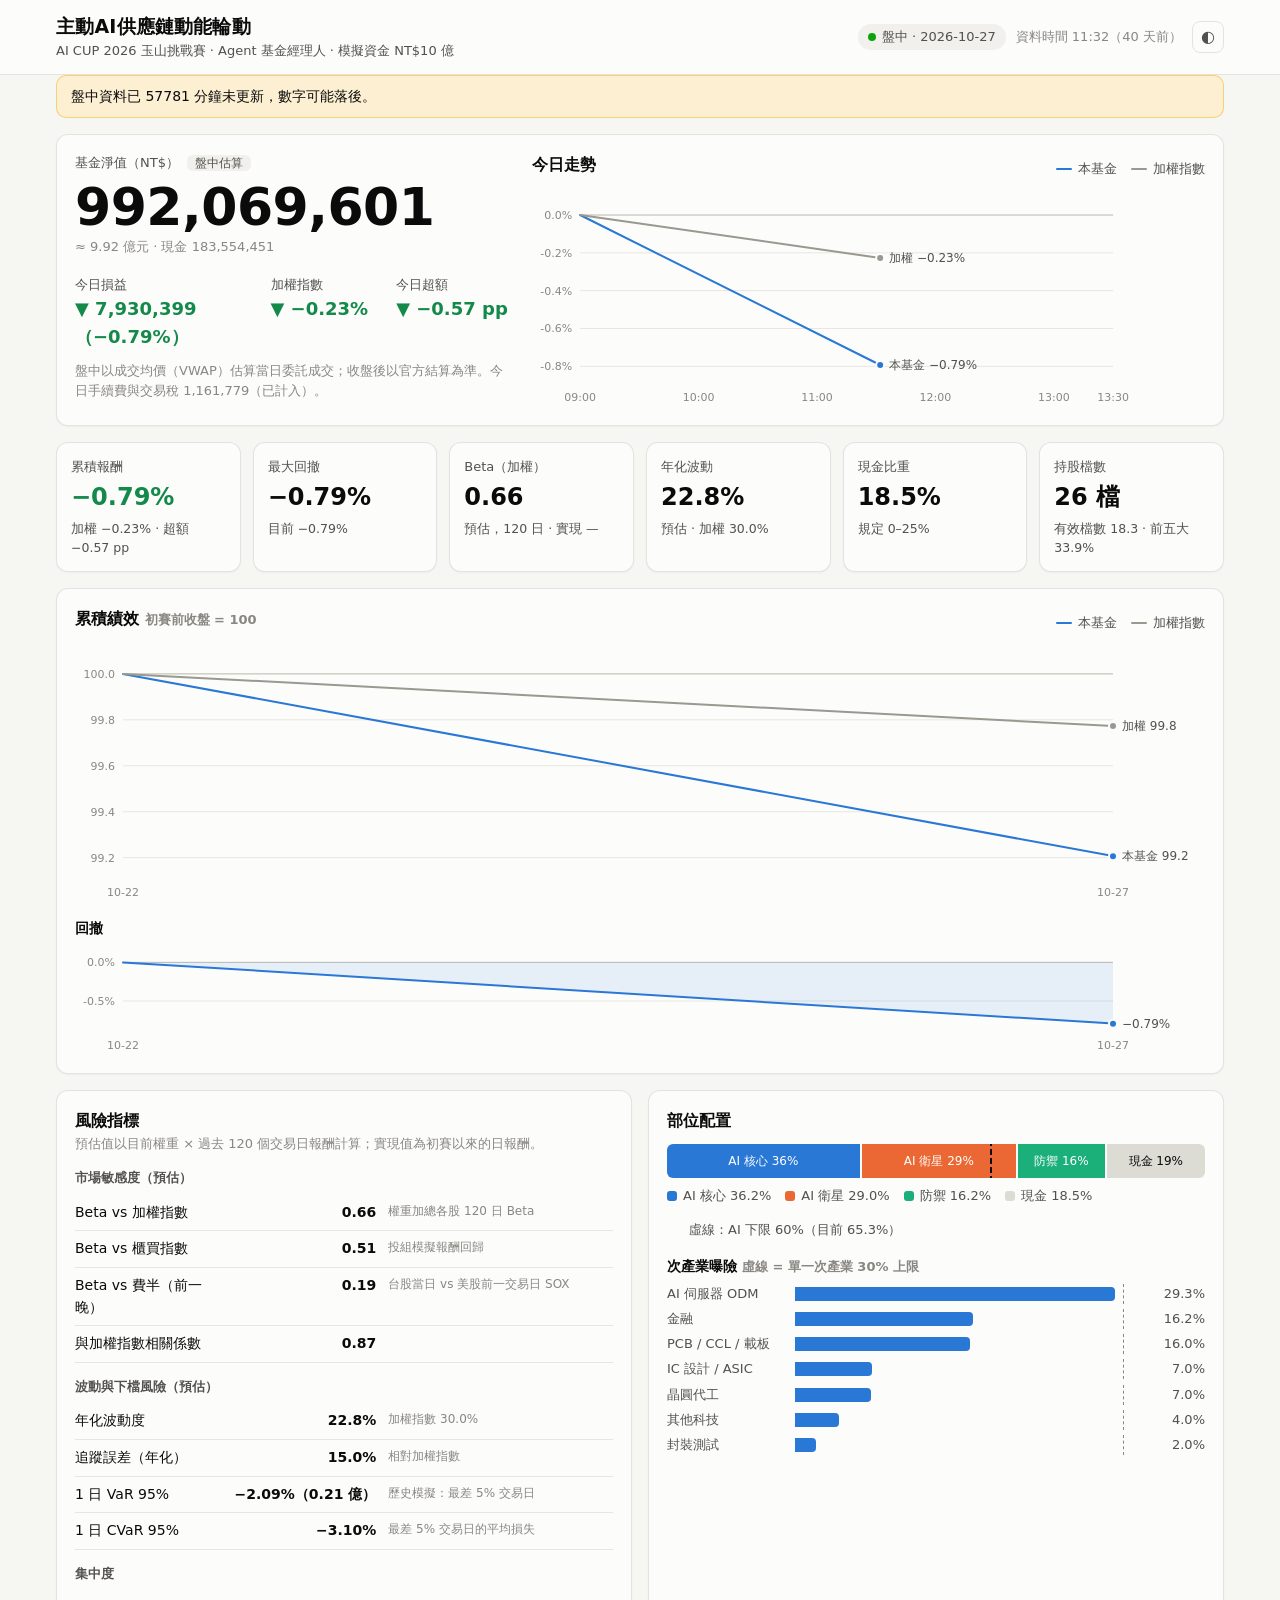
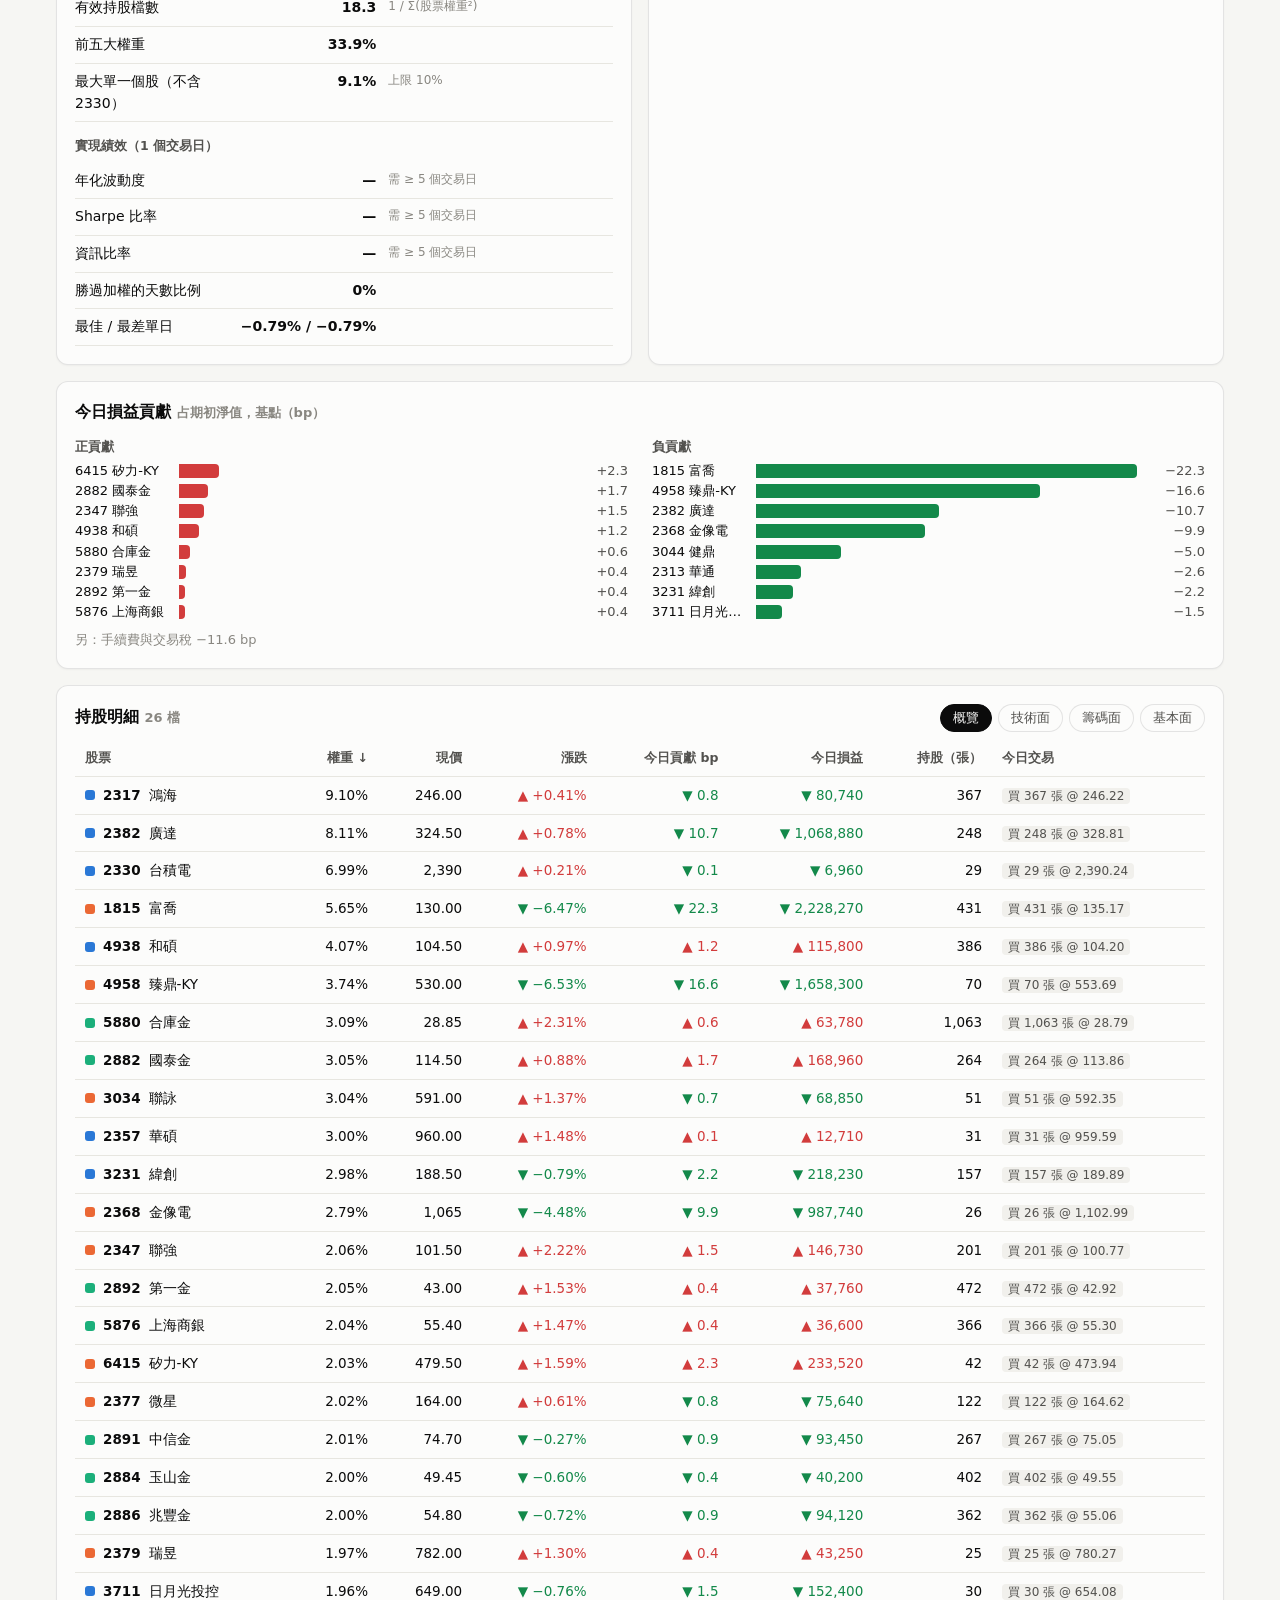
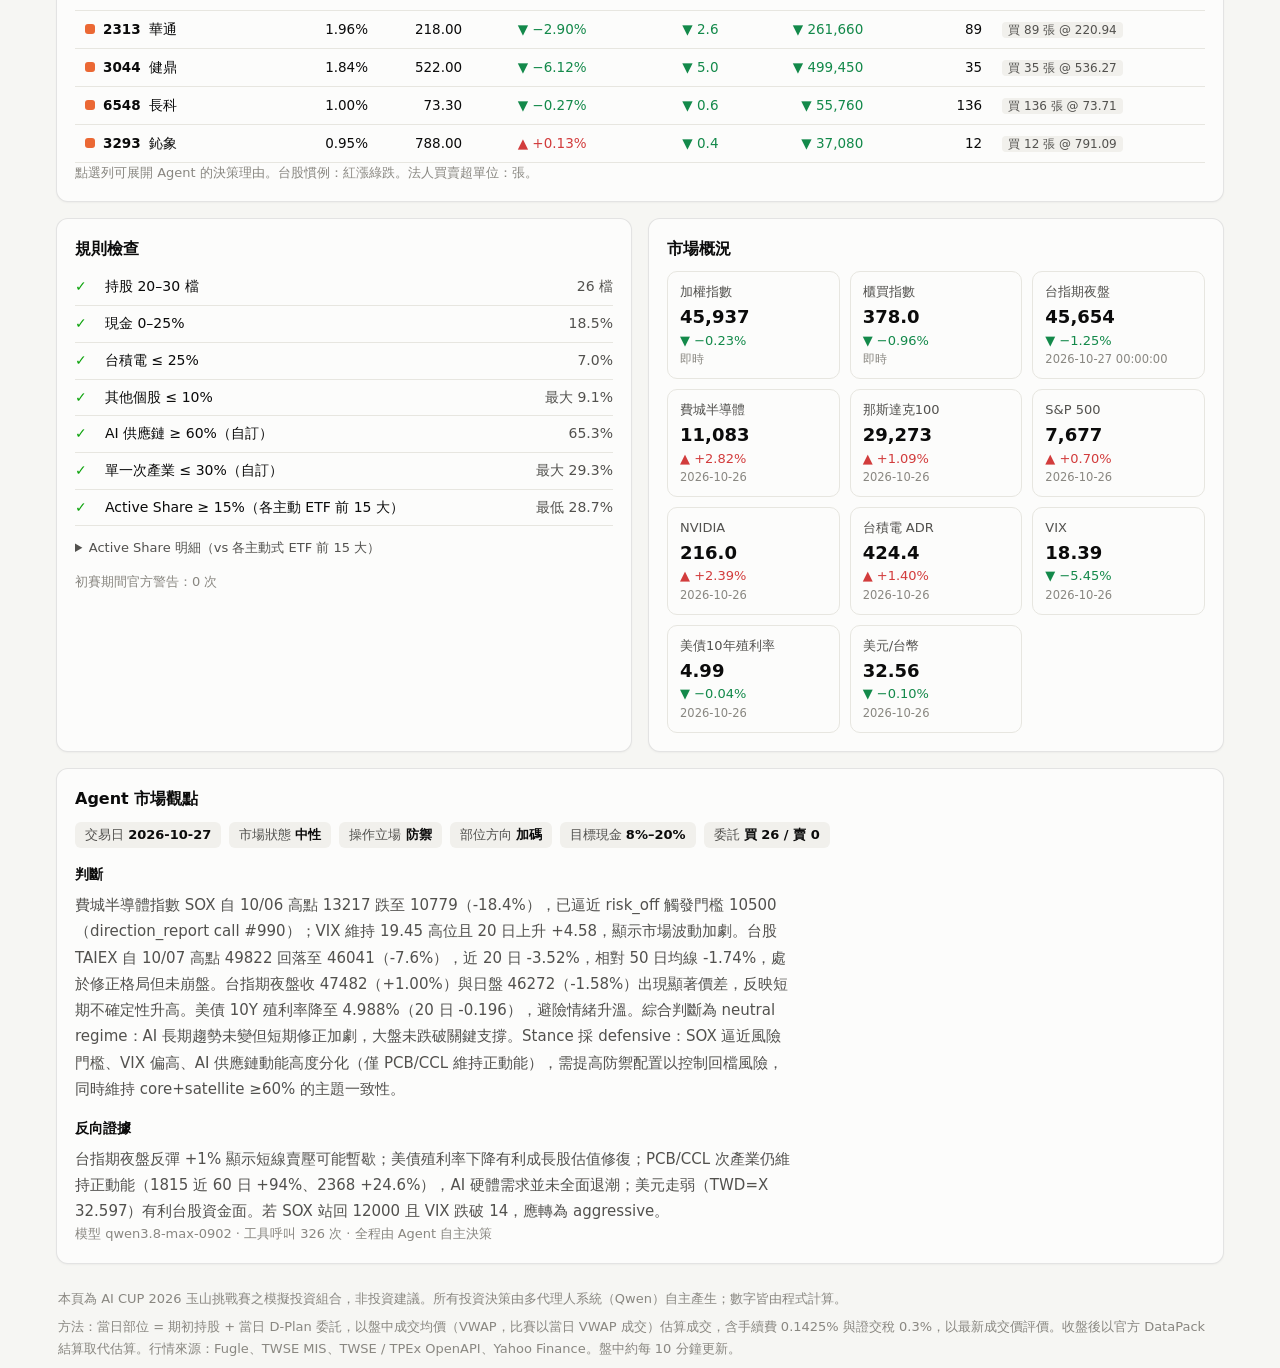
==== fund/index.html @ 4af8cba6 "Fund dashboard: live NAV, risk, holdings for the AI CUP 2026 portfolio (/fund/) Co-Authored-By: Clau" ====
<!doctype html>
<html lang="zh-Hant-TW">
<head>
  <meta charset="utf-8">
  <meta name="viewport" content="width=device-width, initial-scale=1">
  <title>主動AI供應鏈動能輪動 · 基金儀表板</title>
  <meta name="description" content="AI CUP 2026 玉山挑戰賽「Agent 基金經理人」參賽基金：即時淨值、績效、風險指標與持股。">
  <link rel="icon" href="data:image/svg+xml,%3Csvg xmlns='http://www.w3.org/2000/svg' viewBox='0 0 32 32'%3E%3Crect width='32' height='32' rx='7' fill='%232a78d6'/%3E%3Cpath d='M6 22l6-7 5 4 9-10' stroke='white' stroke-width='3' fill='none' stroke-linecap='round' stroke-linejoin='round'/%3E%3C/svg%3E">
  <link rel="stylesheet" href="style.css">
</head>
<body>
  <header class="top">
    <div class="wrap top-inner">
      <div class="brand">
        <h1 id="fund-name">主動AI供應鏈動能輪動</h1>
        <p class="sub">AI CUP 2026 玉山挑戰賽 · Agent 基金經理人 · 模擬資金 NT$10 億</p>
      </div>
      <div class="top-right">
        <span id="phase" class="pill">載入中</span>
        <span id="updated" class="muted small"></span>
        <button id="theme" class="icon-btn" type="button" aria-label="切換深淺色">◐</button>
      </div>
    </div>
  </header>

  <main class="wrap">
    <div id="stale" class="banner" hidden></div>

    <section class="hero card">
      <div class="hero-main">
        <div class="label">基金淨值（NT$）<span id="source" class="tag"></span></div>
        <div id="nav" class="hero-value">—</div>
        <div id="nav-yi" class="muted small"></div>
        <div class="hero-deltas">
          <div><span class="label">今日損益</span><span id="day" class="delta">—</span></div>
          <div><span class="label">加權指數</span><span id="taiex-day" class="delta">—</span></div>
          <div><span class="label">今日超額</span><span id="day-excess" class="delta">—</span></div>
        </div>
        <p id="fill-note" class="muted small"></p>
      </div>
      <div class="hero-chart">
        <div class="chart-head">
          <h2>今日走勢</h2>
          <div class="legend" id="intra-legend"></div>
        </div>
        <div id="intra" class="chart" style="height:220px"></div>
      </div>
    </section>

    <section class="tiles" id="tiles"></section>

    <section class="card">
      <div class="chart-head">
        <h2>累積績效 <span class="muted small">初賽前收盤 = 100</span></h2>
        <div class="legend" id="cum-legend"></div>
      </div>
      <div id="cum" class="chart" style="height:260px"></div>
      <h3 class="mini-title">回撤</h3>
      <div id="dd" class="chart" style="height:110px"></div>
    </section>

    <div class="grid2">
      <section class="card">
        <h2>風險指標</h2>
        <p class="muted small">預估值以目前權重 × 過去 120 個交易日報酬計算；實現值為初賽以來的日報酬。</p>
        <table class="kv" id="risk"></table>
      </section>
      <section class="card">
        <h2>部位配置</h2>
        <div id="sleeves" class="stackbar"></div>
        <div class="legend" id="sleeve-legend"></div>
        <h3 class="mini-title">次產業曝險 <span class="muted small">虛線 = 單一次產業 30% 上限</span></h3>
        <div id="segments"></div>
      </section>
    </div>

    <section class="card">
      <div class="chart-head">
        <h2>今日損益貢獻 <span class="muted small">占期初淨值，基點（bp）</span></h2>
      </div>
      <div id="contrib"></div>
    </section>

    <section class="card">
      <div class="chart-head">
        <h2>持股明細 <span class="muted small" id="hold-count"></span></h2>
        <div class="chips" id="groups" role="tablist"></div>
      </div>
      <div class="table-wrap"><table class="grid" id="holdings"></table></div>
      <p class="muted small">點選列可展開 Agent 的決策理由。台股慣例：紅漲綠跌。法人買賣超單位：張。</p>
    </section>

    <div class="grid2">
      <section class="card">
        <h2>規則檢查</h2>
        <ul class="checks" id="checks"></ul>
        <details class="small" id="as-details"><summary>Active Share 明細（vs 各主動式 ETF 前 15 大）</summary><div id="as-list" class="as-list"></div></details>
        <div id="warnings"></div>
      </section>
      <section class="card">
        <h2>市場概況</h2>
        <div class="mkt" id="market"></div>
      </section>
    </div>

    <section class="card" id="view-card">
      <h2>Agent 市場觀點</h2>
      <div class="badges" id="badges"></div>
      <div class="view-text">
        <h3 class="mini-title">判斷</h3>
        <p id="logic"></p>
        <h3 class="mini-title">反向證據</h3>
        <p id="counter"></p>
      </div>
      <p class="muted small" id="meta"></p>
      <div id="pending"></div>
    </section>

    <footer class="foot muted small">
      <p>本頁為 AI CUP 2026 玉山挑戰賽之模擬投資組合，非投資建議。所有投資決策由多代理人系統（Qwen）自主產生；數字皆由程式計算。</p>
      <p>方法：當日部位 = 期初持股 + 當日 D-Plan 委託，以盤中成交均價（VWAP，比賽以當日 VWAP 成交）估算成交，含手續費 0.1425% 與證交稅 0.3%，以最新成交價評價。收盤後以官方 DataPack 結算取代估算。行情來源：Fugle、TWSE MIS、TWSE / TPEx OpenAPI、Yahoo Finance。盤中約每 10 分鐘更新。</p>
    </footer>
  </main>

  <div id="tip" class="tip" role="tooltip" hidden></div>
  <script src="app.js"></script>
</body>
</html>
---- fund/style.css ----
:root {
  color-scheme: light;
  --page: #f6f6f3;
  --surface: #fcfcfb;
  --surface-2: #f1f0ec;
  --ink: #0b0b0b;
  --ink-2: #52514e;
  --muted: #898781;
  --grid: #e7e6e0;
  --axis: #c3c2b7;
  --border: rgba(11, 11, 11, 0.10);
  --s1: #2a78d6;   /* fund, AI 核心 */
  --s2: #eb6834;   /* AI 衛星 */
  --s3: #1baf7a;   /* 防禦 */
  --s1-wash: rgba(42, 120, 214, 0.10);
  --bench: #9a988f;
  --unk: #b9b7ae;
  --cash: #dcdbd4;
  --up: #d23c3c;   /* 台股：紅漲 */
  --down: #13894a; /* 綠跌 */
  --good: #0ca30c;
  --bad: #d03b3b;
  --warn: #fab219;
  --shadow: 0 1px 2px rgba(0, 0, 0, 0.04);
}
@media (prefers-color-scheme: dark) {
  :root:not([data-theme="light"]) {
    color-scheme: dark;
    --page: #0d0d0d;
    --surface: #1a1a19;
    --surface-2: #232321;
    --ink: #f0efec;
    --ink-2: #c3c2b7;
    --muted: #898781;
    --grid: #2c2c2a;
    --axis: #383835;
    --border: rgba(255, 255, 255, 0.10);
    --s1: #3987e5;
    --s2: #d95926;
    --s3: #199e70;
    --s1-wash: rgba(57, 135, 229, 0.16);
    --bench: #8a8984;
    --unk: #66655f;
    --cash: #3d3d3a;
    --up: #f06464;
    --down: #3fbf74;
    --shadow: none;
  }
}
:root[data-theme="dark"] {
  color-scheme: dark;
  --page: #0d0d0d;
  --surface: #1a1a19;
  --surface-2: #232321;
  --ink: #f0efec;
  --ink-2: #c3c2b7;
  --muted: #898781;
  --grid: #2c2c2a;
  --axis: #383835;
  --border: rgba(255, 255, 255, 0.10);
  --s1: #3987e5;
  --s2: #d95926;
  --s3: #199e70;
  --s1-wash: rgba(57, 135, 229, 0.16);
  --bench: #8a8984;
  --unk: #66655f;
  --cash: #3d3d3a;
  --up: #f06464;
  --down: #3fbf74;
  --shadow: none;
}

* { box-sizing: border-box; }
html { -webkit-text-size-adjust: 100%; }
body {
  margin: 0;
  background: var(--page);
  color: var(--ink);
  font: 15px/1.55 system-ui, -apple-system, "Segoe UI", "Noto Sans TC", "PingFang TC", "Microsoft JhengHei", sans-serif;
}
h1, h2, h3 { margin: 0; font-weight: 650; }
h2 { font-size: 16px; }
p { margin: 0; }
.wrap { max-width: 1200px; margin: 0 auto; padding: 0 16px; }
.muted { color: var(--muted); }
.small { font-size: 13px; }
.label { color: var(--ink-2); font-size: 13px; }
.num, td.n, th.n { font-variant-numeric: tabular-nums; }

.top { background: var(--surface); border-bottom: 1px solid var(--border); position: sticky; top: 0; z-index: 5; }
.top-inner { display: flex; align-items: center; justify-content: space-between; gap: 12px; padding-top: 12px; padding-bottom: 12px; flex-wrap: wrap; }
.brand h1 { font-size: 19px; letter-spacing: 0.01em; }
.sub { color: var(--ink-2); font-size: 13px; }
.top-right { display: flex; align-items: center; gap: 10px; }
.pill { display: inline-flex; align-items: center; gap: 6px; font-size: 13px; padding: 3px 10px; border-radius: 999px; background: var(--surface-2); color: var(--ink-2); white-space: nowrap; }
.pill .dot { width: 8px; height: 8px; border-radius: 50%; background: var(--muted); }
.pill.open .dot { background: var(--good); animation: pulse 2s infinite; }
@keyframes pulse { 50% { opacity: 0.35; } }
@media (prefers-reduced-motion: reduce) { .pill.open .dot { animation: none; } }
.icon-btn { background: none; border: 1px solid var(--border); color: var(--ink-2); border-radius: 8px; width: 32px; height: 32px; cursor: pointer; font-size: 16px; }
.icon-btn:hover { background: var(--surface-2); }

main { padding-top: 16px; padding-bottom: 32px; display: flex; flex-direction: column; gap: 16px; }
.card { background: var(--surface); border: 1px solid var(--border); border-radius: 12px; padding: 18px; box-shadow: var(--shadow); min-width: 0; }
.banner { background: color-mix(in srgb, var(--warn) 18%, var(--surface)); border: 1px solid color-mix(in srgb, var(--warn) 50%, transparent); border-radius: 10px; padding: 10px 14px; font-size: 14px; }
.grid2 { display: grid; grid-template-columns: 1fr 1fr; gap: 16px; }
@media (max-width: 860px) { .grid2 { grid-template-columns: 1fr; } }

.hero { display: grid; grid-template-columns: minmax(0, 0.9fr) minmax(0, 1.4fr); gap: 24px; align-items: stretch; }
@media (max-width: 860px) { .hero { grid-template-columns: 1fr; } }
.hero-value { font-size: 52px; font-weight: 650; line-height: 1.1; margin-top: 6px; letter-spacing: -0.01em; }
@media (max-width: 480px) { .hero-value { font-size: 40px; } }
.hero-deltas { display: grid; grid-template-columns: repeat(3, auto); justify-content: start; gap: 6px 28px; margin: 18px 0 10px; }
.hero-deltas > div { display: flex; flex-direction: column; }
.delta { font-size: 18px; font-weight: 600; font-variant-numeric: tabular-nums; }
.up { color: var(--up); }
.down { color: var(--down); }
.flat { color: var(--ink-2); }
.tag { margin-left: 8px; font-size: 12px; padding: 1px 8px; border-radius: 6px; background: var(--surface-2); color: var(--ink-2); }

.tiles { display: grid; grid-template-columns: repeat(6, minmax(0, 1fr)); gap: 12px; }
@media (max-width: 1000px) { .tiles { grid-template-columns: repeat(3, minmax(0, 1fr)); } }
@media (max-width: 520px) { .tiles { grid-template-columns: repeat(2, minmax(0, 1fr)); } }
.tile { background: var(--surface); border: 1px solid var(--border); border-radius: 12px; padding: 14px; box-shadow: var(--shadow); }
.tile .v { font-size: 24px; font-weight: 650; margin-top: 2px; }
.tile .d { font-size: 12.5px; color: var(--ink-2); margin-top: 2px; }

.chart-head { display: flex; align-items: baseline; justify-content: space-between; gap: 12px; flex-wrap: wrap; margin-bottom: 8px; }
.chart { position: relative; width: 100%; }
.chart svg { display: block; width: 100%; height: 100%; overflow: visible; }
.mini-title { font-size: 14px; margin: 16px 0 6px; }
.legend { display: flex; gap: 14px; flex-wrap: wrap; font-size: 13px; color: var(--ink-2); }
.legend span { display: inline-flex; align-items: center; gap: 6px; }
.key-line { width: 16px; height: 2px; border-radius: 2px; display: inline-block; }
.key-box { width: 10px; height: 10px; border-radius: 3px; display: inline-block; }
.axis text { fill: var(--muted); font-size: 11px; font-variant-numeric: tabular-nums; }
.gridline { stroke: var(--grid); stroke-width: 1; }
.baseline { stroke: var(--axis); stroke-width: 1; }
.endlabel { fill: var(--ink-2); font-size: 12px; font-variant-numeric: tabular-nums; }
.empty { display: flex; align-items: center; justify-content: center; height: 100%; color: var(--muted); font-size: 14px; border: 1px dashed var(--grid); border-radius: 8px; }

.tip { position: fixed; z-index: 20; pointer-events: none; background: var(--surface); color: var(--ink); border: 1px solid var(--border); border-radius: 8px; padding: 8px 10px; font-size: 12.5px; box-shadow: 0 4px 16px rgba(0, 0, 0, 0.14); min-width: 140px; }
.tip .t { color: var(--muted); margin-bottom: 4px; }
.tip .r { display: flex; align-items: center; gap: 8px; justify-content: space-between; }
.tip .r b { font-variant-numeric: tabular-nums; }
.tip .r span { color: var(--ink-2); display: inline-flex; align-items: center; gap: 6px; }

table { border-collapse: collapse; width: 100%; }
.kv td { padding: 7px 0; border-bottom: 1px solid var(--grid); font-size: 14px; vertical-align: top; }
.kv td:nth-child(2) { text-align: right; font-weight: 600; white-space: nowrap; padding-left: 12px; font-variant-numeric: tabular-nums; }
.kv td.note { color: var(--muted); font-size: 12px; padding-left: 12px; width: 44%; }
.kv tr.sec td { color: var(--ink-2); font-size: 12.5px; font-weight: 600; border-bottom: none; padding-top: 14px; }

.stackbar { display: flex; height: 34px; border-radius: 6px; overflow: hidden; gap: 2px; margin: 10px 0 8px; position: relative; }
.stackbar .seg { display: flex; align-items: center; justify-content: center; color: #fff; font-size: 12px; white-space: nowrap; min-width: 0; }
.stackbar .seg.dark { color: var(--ink); }
.stackbar .mark { position: absolute; top: -4px; bottom: -4px; border-left: 2px dashed var(--ink); }
.hbar { display: grid; grid-template-columns: 120px 1fr 52px; align-items: center; gap: 8px; font-size: 13px; margin: 5px 0; }
.hbar .track { position: relative; height: 14px; }
.hbar .fill { height: 100%; border-radius: 0 4px 4px 0; background: var(--s1); }
.hbar .cap { position: absolute; top: -3px; bottom: -3px; border-left: 1px dashed var(--muted); }
.hbar .v { text-align: right; color: var(--ink-2); font-variant-numeric: tabular-nums; }
.hbar .name { color: var(--ink-2); overflow: hidden; text-overflow: ellipsis; white-space: nowrap; }

.contrib { display: grid; grid-template-columns: 1fr 1fr; gap: 4px 24px; }
@media (max-width: 700px) { .contrib { grid-template-columns: 1fr; } }
.cbar { display: grid; grid-template-columns: 96px 1fr 60px; align-items: center; gap: 8px; font-size: 13px; }
.cbar .track { height: 14px; position: relative; }
.cbar .fill { position: absolute; top: 0; bottom: 0; left: 0; border-radius: 0 4px 4px 0; }
.cbar .v { text-align: right; font-variant-numeric: tabular-nums; color: var(--ink-2); }
.cbar .name { white-space: nowrap; overflow: hidden; text-overflow: ellipsis; }
.contrib h3 { font-size: 13px; color: var(--ink-2); font-weight: 600; margin: 4px 0; }

.chips { display: flex; gap: 6px; flex-wrap: wrap; }
.chip { border: 1px solid var(--border); background: var(--surface); color: var(--ink-2); padding: 4px 12px; border-radius: 999px; font-size: 13px; cursor: pointer; }
.chip[aria-selected="true"] { background: var(--ink); color: var(--surface); border-color: var(--ink); }
.table-wrap { overflow-x: auto; margin: 0 -18px; padding: 0 18px; }
.grid th, .grid td { padding: 8px 10px; border-bottom: 1px solid var(--grid); font-size: 13.5px; white-space: nowrap; }
.grid th { color: var(--ink-2); font-weight: 600; font-size: 12.5px; text-align: left; cursor: pointer; user-select: none; position: sticky; top: 0; background: var(--surface); }
.grid th.n, .grid td.n { text-align: right; }
.grid th[aria-sort="descending"]::after { content: " ↓"; }
.grid th[aria-sort="ascending"]::after { content: " ↑"; }
.grid td:first-child, .grid th:first-child { position: sticky; left: 0; background: var(--surface); z-index: 1; }
.grid tbody tr.row { cursor: pointer; }
.grid tbody tr.row:hover td { background: var(--surface-2); }
.grid .tk { display: flex; align-items: center; gap: 8px; }
.grid .tk b { font-weight: 600; }
.grid .tk small { color: var(--muted); }
.why td { white-space: normal; color: var(--ink-2); background: var(--surface-2); font-size: 13px; line-height: 1.6; }
.trade { font-size: 12px; padding: 1px 6px; border-radius: 4px; background: var(--surface-2); color: var(--ink-2); }

.checks { list-style: none; margin: 8px 0 12px; padding: 0; }
.checks li { display: grid; grid-template-columns: 22px 1fr auto; gap: 8px; align-items: center; padding: 7px 0; border-bottom: 1px solid var(--grid); font-size: 14px; }
.checks .ic { font-weight: 700; }
.checks .ok { color: var(--good); }
.checks .bad { color: var(--bad); }
.checks .na { color: var(--muted); }
.checks .val { font-variant-numeric: tabular-nums; color: var(--ink-2); }
details summary { cursor: pointer; color: var(--ink-2); margin: 4px 0; }
.as-list { display: grid; grid-template-columns: repeat(auto-fill, minmax(110px, 1fr)); gap: 4px 12px; margin-top: 8px; font-variant-numeric: tabular-nums; }
.as-list span { display: flex; justify-content: space-between; color: var(--ink-2); }

.mkt { display: grid; grid-template-columns: repeat(auto-fill, minmax(150px, 1fr)); gap: 10px; margin-top: 10px; }
.mkt .m { border: 1px solid var(--grid); border-radius: 10px; padding: 10px 12px; }
.mkt .m .v { font-size: 18px; font-weight: 600; font-variant-numeric: tabular-nums; }
.mkt .m .c { font-size: 13px; font-variant-numeric: tabular-nums; }
.mkt .m .dt { font-size: 11.5px; color: var(--muted); }

.badges { display: flex; gap: 8px; flex-wrap: wrap; margin: 10px 0 4px; }
.badge { font-size: 13px; padding: 3px 10px; border-radius: 6px; background: var(--surface-2); color: var(--ink-2); }
.badge b { color: var(--ink); font-weight: 600; }
.view-text p { color: var(--ink-2); line-height: 1.75; max-width: 75ch; }
.pending { margin-top: 14px; border-top: 1px solid var(--grid); padding-top: 12px; font-size: 14px; color: var(--ink-2); }
.foot { padding: 8px 2px; line-height: 1.7; display: flex; flex-direction: column; gap: 6px; }

.kv .note-m { display: none; color: var(--muted); font-size: 12px; font-weight: 400; }
@media (max-width: 560px) {
  .hero-deltas { grid-template-columns: 1fr; gap: 6px; }
  .hero-deltas > div { flex-direction: row; justify-content: space-between; align-items: baseline; border-bottom: 1px solid var(--grid); padding-bottom: 6px; }
  .delta { font-size: 16px; white-space: nowrap; }
  .kv td.note { display: none; }
  .kv .note-m { display: block; }
}
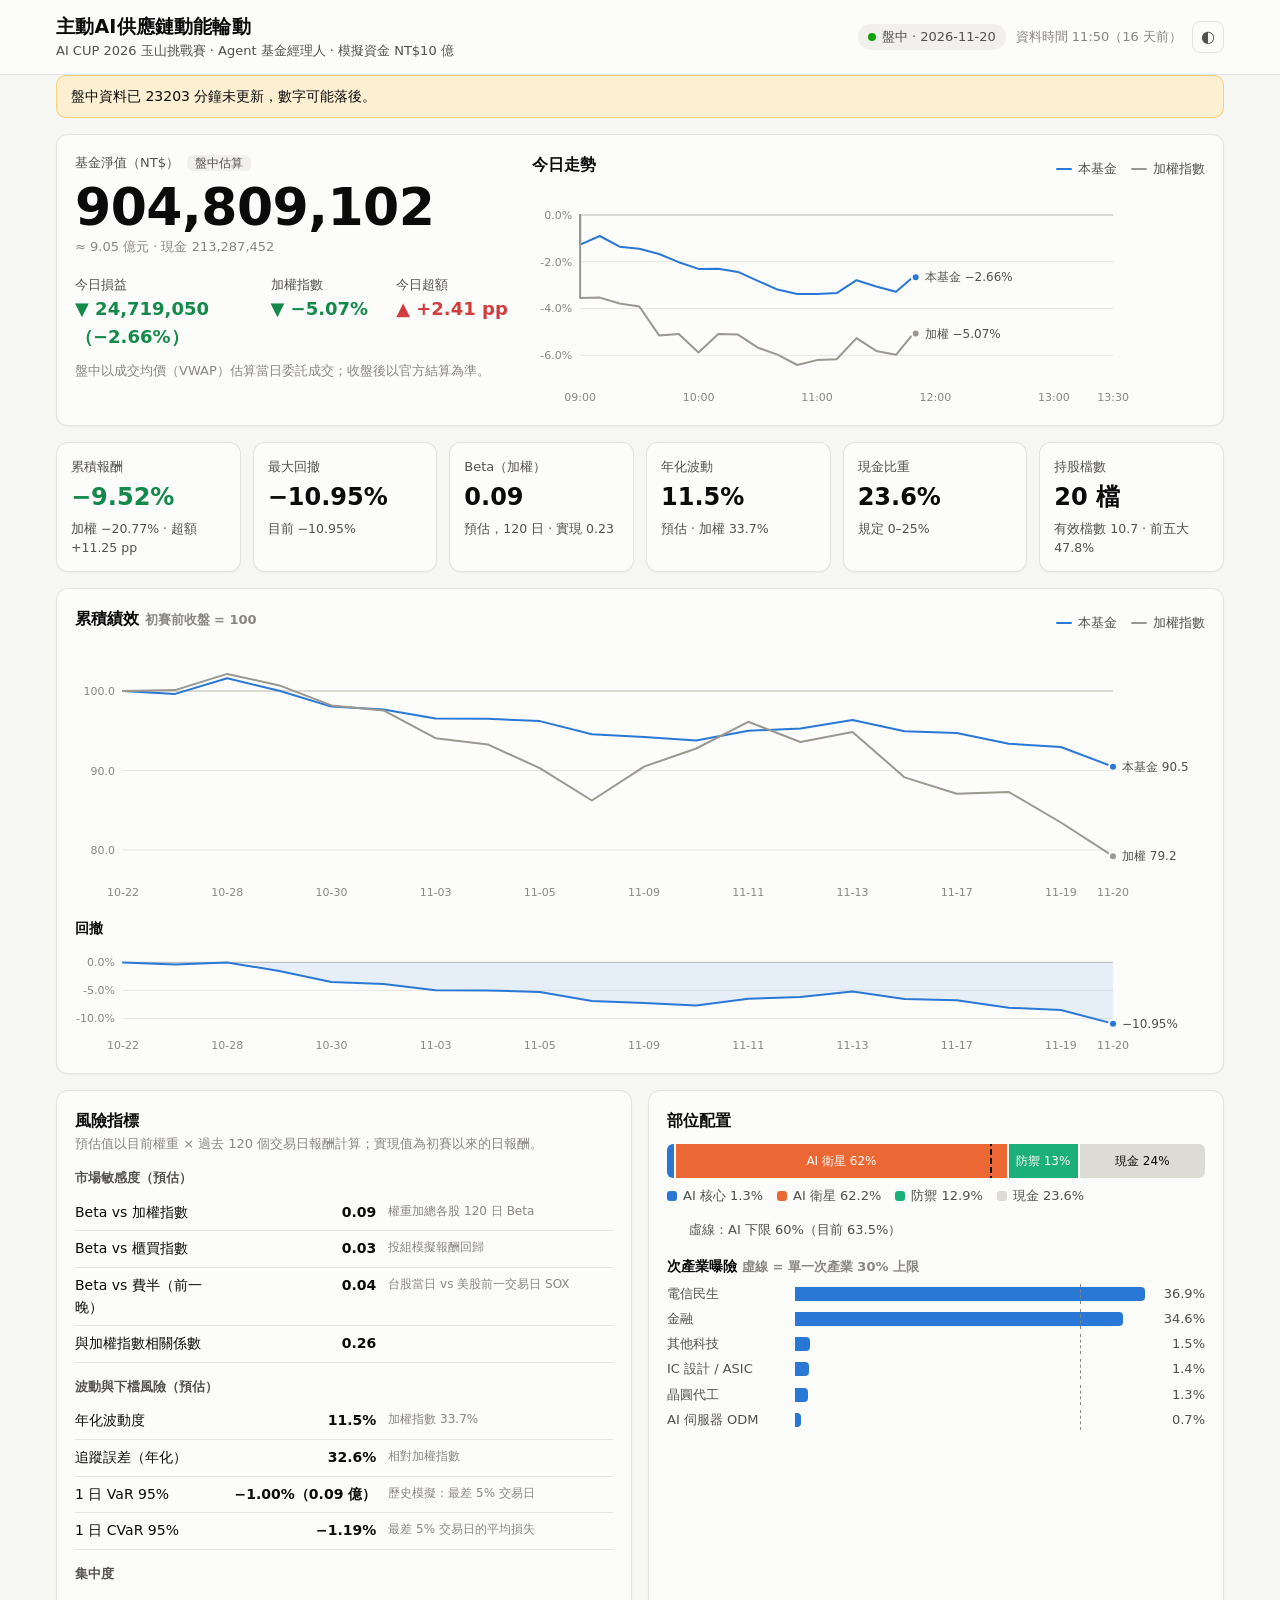
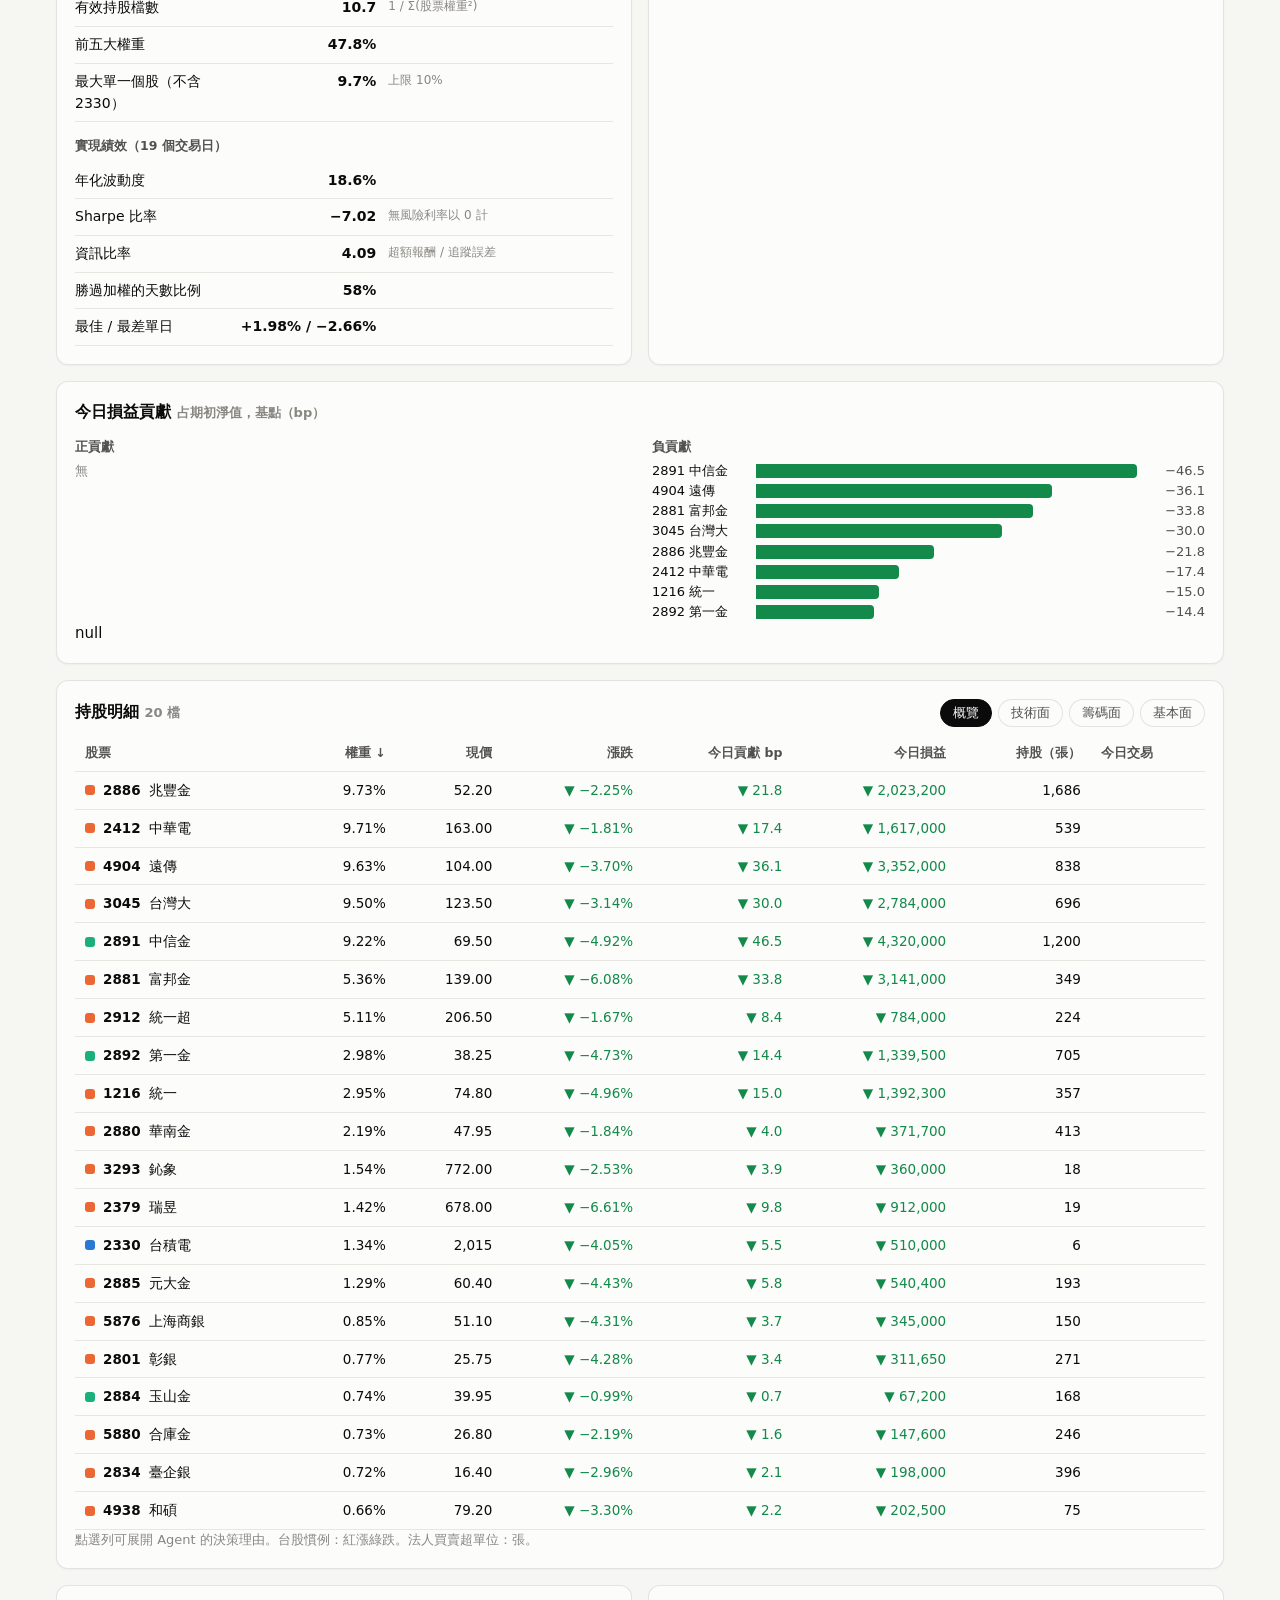
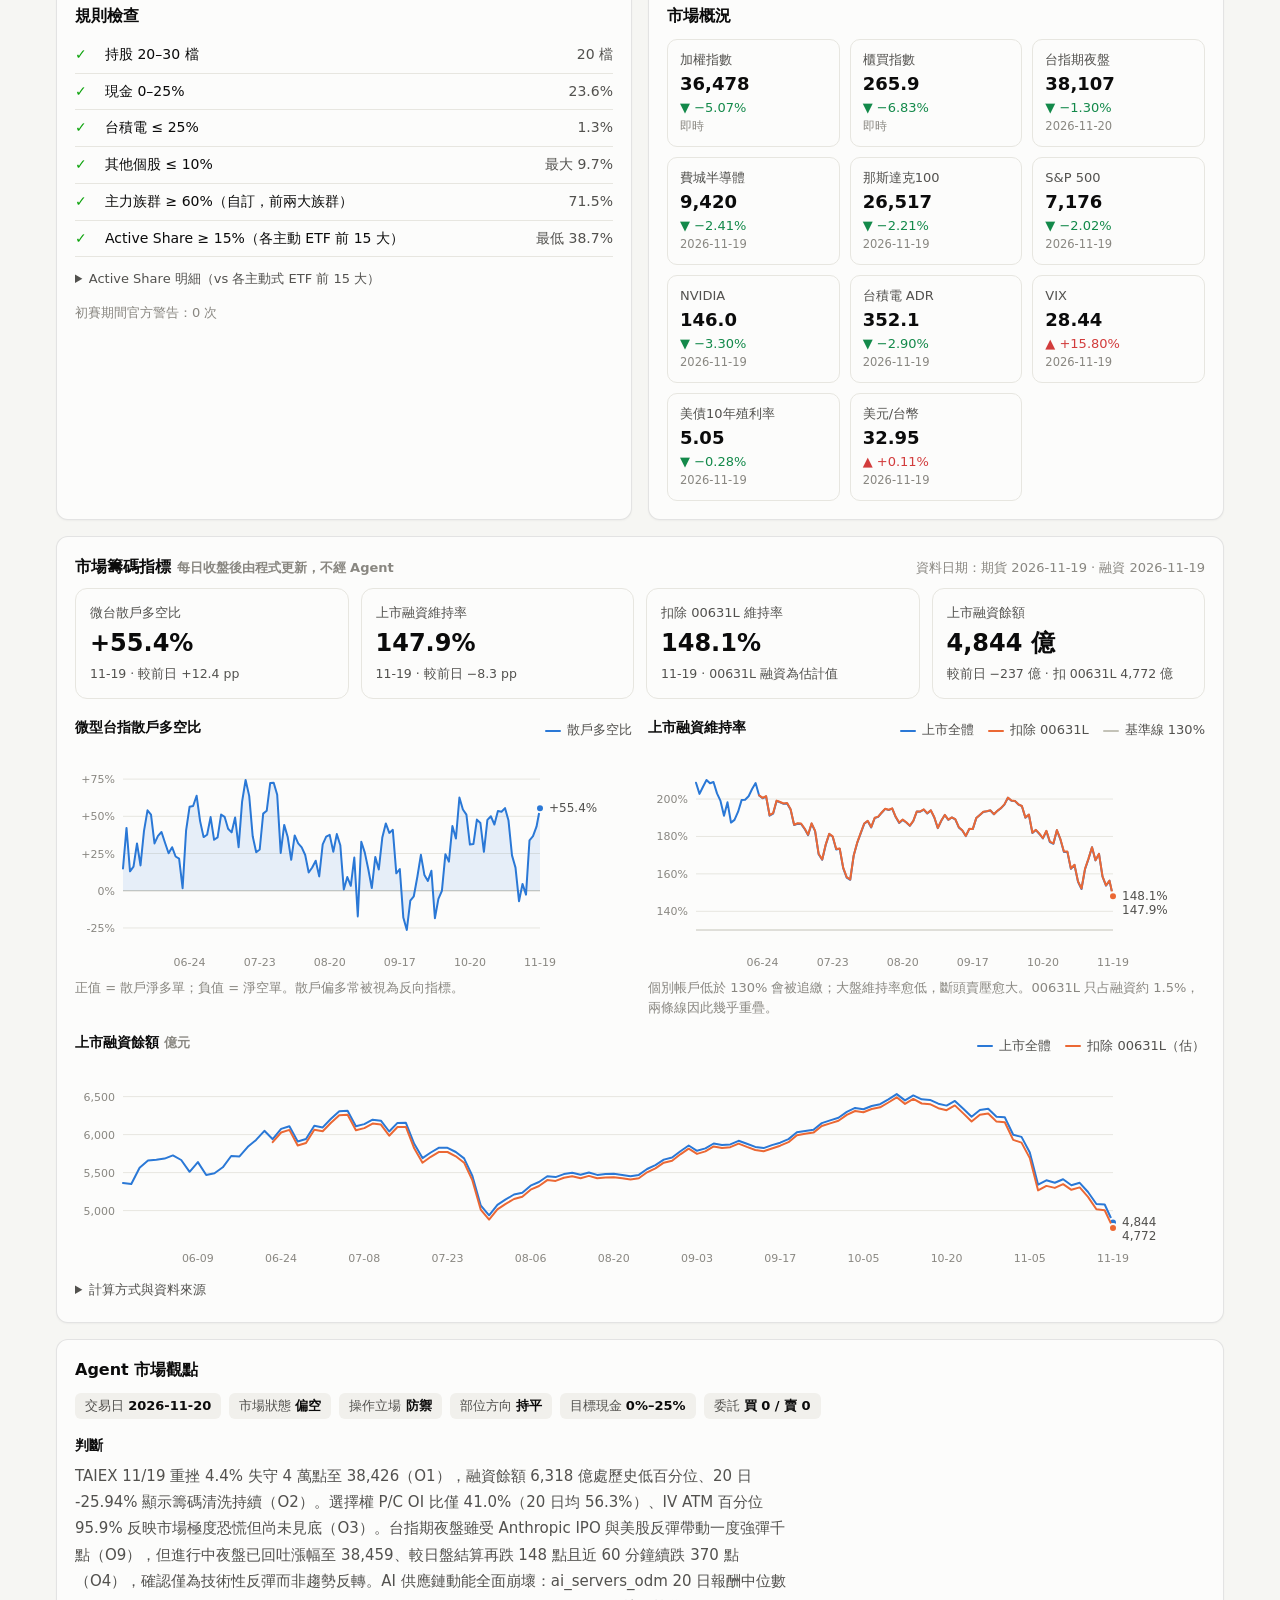
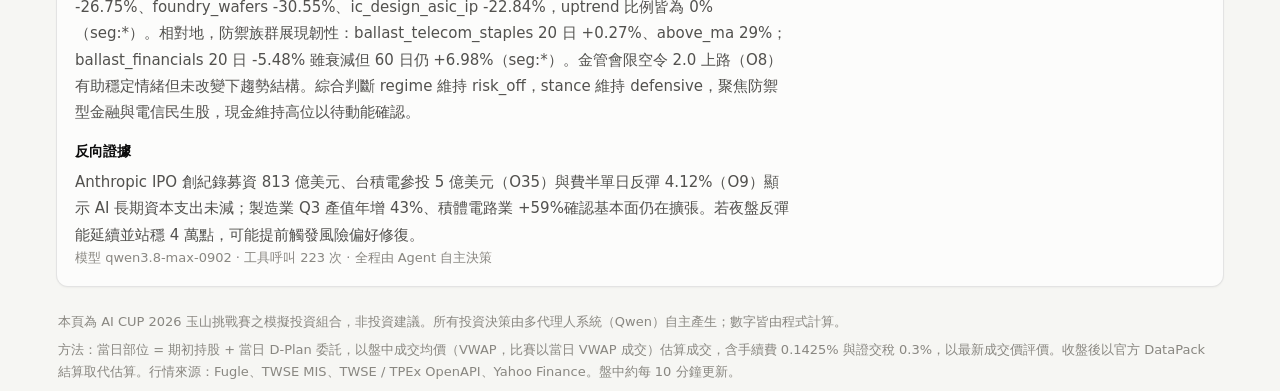
==== commit f8b09561: "fund: market gauges panel (TMF retail ratio, TWSE margin maintenance ratio and balance, ex-00631L)" ====
--- a/fund/index.html
+++ b/fund/index.html
@@ -103,6 +103,52 @@
       </section>
     </div>
 
+    <section class="card" id="gauges-card">
+      <div class="chart-head">
+        <h2>市場籌碼指標 <span class="muted small">每日收盤後由程式更新，不經 Agent</span></h2>
+        <span class="muted small" id="g-asof"></span>
+      </div>
+      <div class="tiles g-tiles" id="g-tiles"></div>
+      <div class="grid2 g-charts">
+        <div>
+          <div class="chart-head">
+            <h3 class="mini-title">微型台指散戶多空比</h3>
+            <div class="legend" id="g-tmf-legend"></div>
+          </div>
+          <div id="g-tmf" class="chart" style="height:220px"></div>
+          <p class="muted small">正值 = 散戶淨多單；負值 = 淨空單。散戶偏多常被視為反向指標。</p>
+        </div>
+        <div>
+          <div class="chart-head">
+            <h3 class="mini-title">上市融資維持率</h3>
+            <div class="legend" id="g-ratio-legend"></div>
+          </div>
+          <div id="g-ratio" class="chart" style="height:220px"></div>
+          <p class="muted small">個別帳戶低於 130% 會被追繳；大盤維持率愈低，斷頭賣壓愈大。00631L 只占融資約 1.5%，兩條線因此幾乎重疊。</p>
+        </div>
+      </div>
+      <div class="chart-head">
+        <h3 class="mini-title">上市融資餘額 <span class="muted small">億元</span></h3>
+        <div class="legend" id="g-loan-legend"></div>
+      </div>
+      <div id="g-loan" class="chart" style="height:200px"></div>
+      <details class="small g-src">
+        <summary>計算方式與資料來源</summary>
+        <ul>
+          <li><b>微型台指散戶多空比</b> =（散戶多單 − 散戶空單）÷ 全市場未平倉口數。散戶多單 = 全市場未平倉 − 三大法人多方未平倉，散戶空單同理；等同 −三大法人未平倉淨額 ÷ 全市場未平倉。全市場未平倉 = 微型臺指期貨（TMF）一般交易時段各月份未沖銷契約數合計。
+            來源：臺灣期貨交易所
+            <a href="https://www.taifex.com.tw/cht/3/futContractsDate" target="_blank" rel="noopener">三大法人－區分各期貨契約</a>、
+            <a href="https://www.taifex.com.tw/cht/3/futDailyMarketReport" target="_blank" rel="noopener">期貨每日交易行情</a>。</li>
+          <li><b>上市融資維持率</b> = Σ（各證券融資餘額張數 × 1,000 × 當日收盤價）÷ 融資金額餘額，涵蓋上市股票與 ETF（無成交者以最後揭示買價計）。
+            來源：臺灣證券交易所
+            <a href="https://www.twse.com.tw/zh/trading/margin/mi-margn.html" target="_blank" rel="noopener">融資融券餘額（MI_MARGN）</a>、
+            <a href="https://www.twse.com.tw/zh/trading/historical/mi-index.html" target="_blank" rel="noopener">每日收盤行情（MI_INDEX）</a>。</li>
+          <li><b>扣除 00631L（元大台灣50正2）</b>：分子扣除 00631L 融資市值，分母扣除 00631L 融資金額。證交所只公布全市場融資金額，個別證券僅有張數，因此 00631L 的融資金額為<b>估計值</b>：以每日融資買進張數 × 當日成交均價 × 60%（上市融資成數）累加，賣出與現金償還按平均每張融資金額扣除；前 20 個交易日為暖機期不顯示。</li>
+          <li>融資資料約於每日 21:30 公布，網站於隔日清晨更新；期貨資料於收盤後約 15:00 公布，網站於 18:00 更新。</li>
+        </ul>
+      </details>
+    </section>
+
     <section class="card" id="view-card">
       <h2>Agent 市場觀點</h2>
       <div class="badges" id="badges"></div>
--- a/fund/style.css
+++ b/fund/style.css
@@ -221,3 +221,14 @@
   .kv td.note { display: none; }
   .kv .note-m { display: block; }
 }
+
+/* market gauges */
+.g-tiles { grid-template-columns: repeat(4, minmax(0, 1fr)); margin: 4px 0 4px; }
+@media (max-width: 760px) { .g-tiles { grid-template-columns: repeat(2, minmax(0, 1fr)); } }
+.g-tiles .tile { box-shadow: none; border-color: var(--grid); }
+.g-tiles .tile .v { font-variant-numeric: tabular-nums; }
+.g-charts .mini-title, #gauges-card > .chart-head .mini-title { margin-top: 14px; }
+.g-charts p.small { margin: 6px 0 0; }
+.g-src { margin-top: 12px; }
+.g-src ul { margin: 6px 0 0; padding-left: 18px; color: var(--ink-2); line-height: 1.7; display: flex; flex-direction: column; gap: 6px; }
+.g-src a { color: var(--s1); }
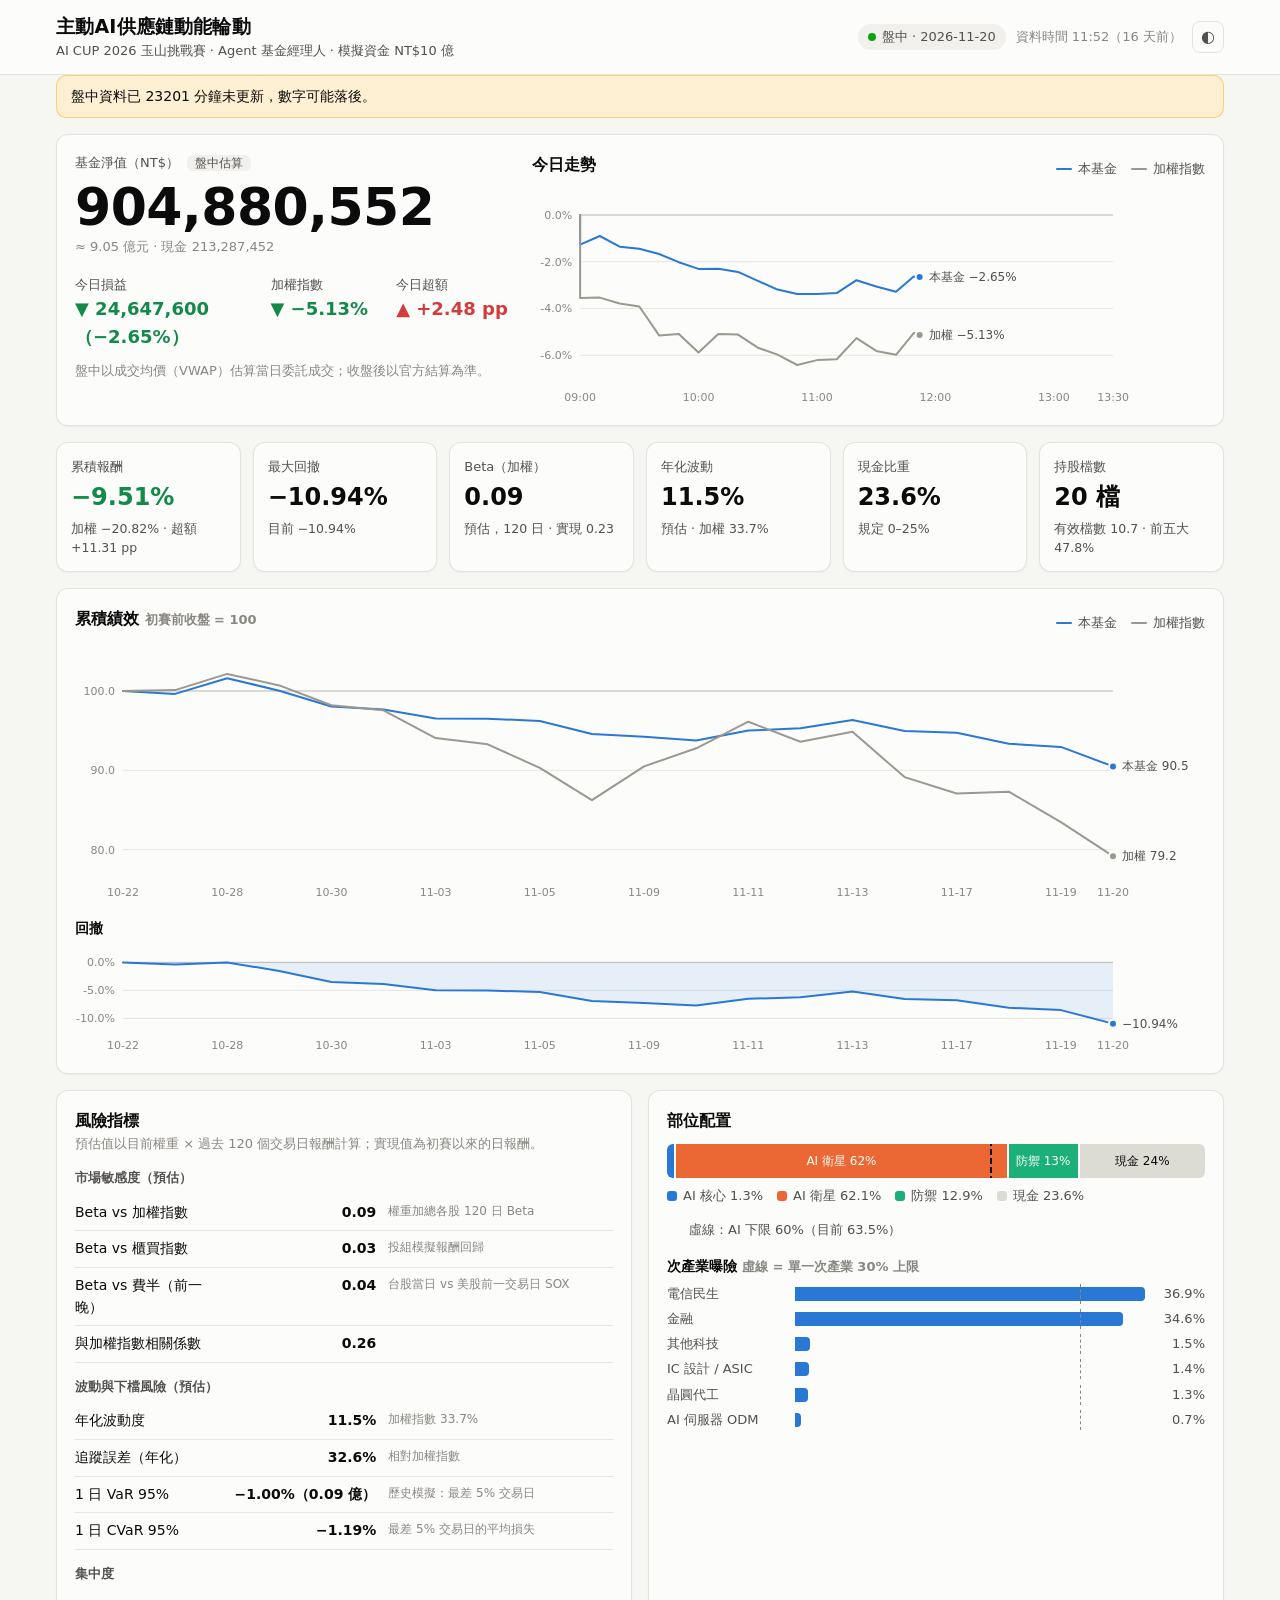
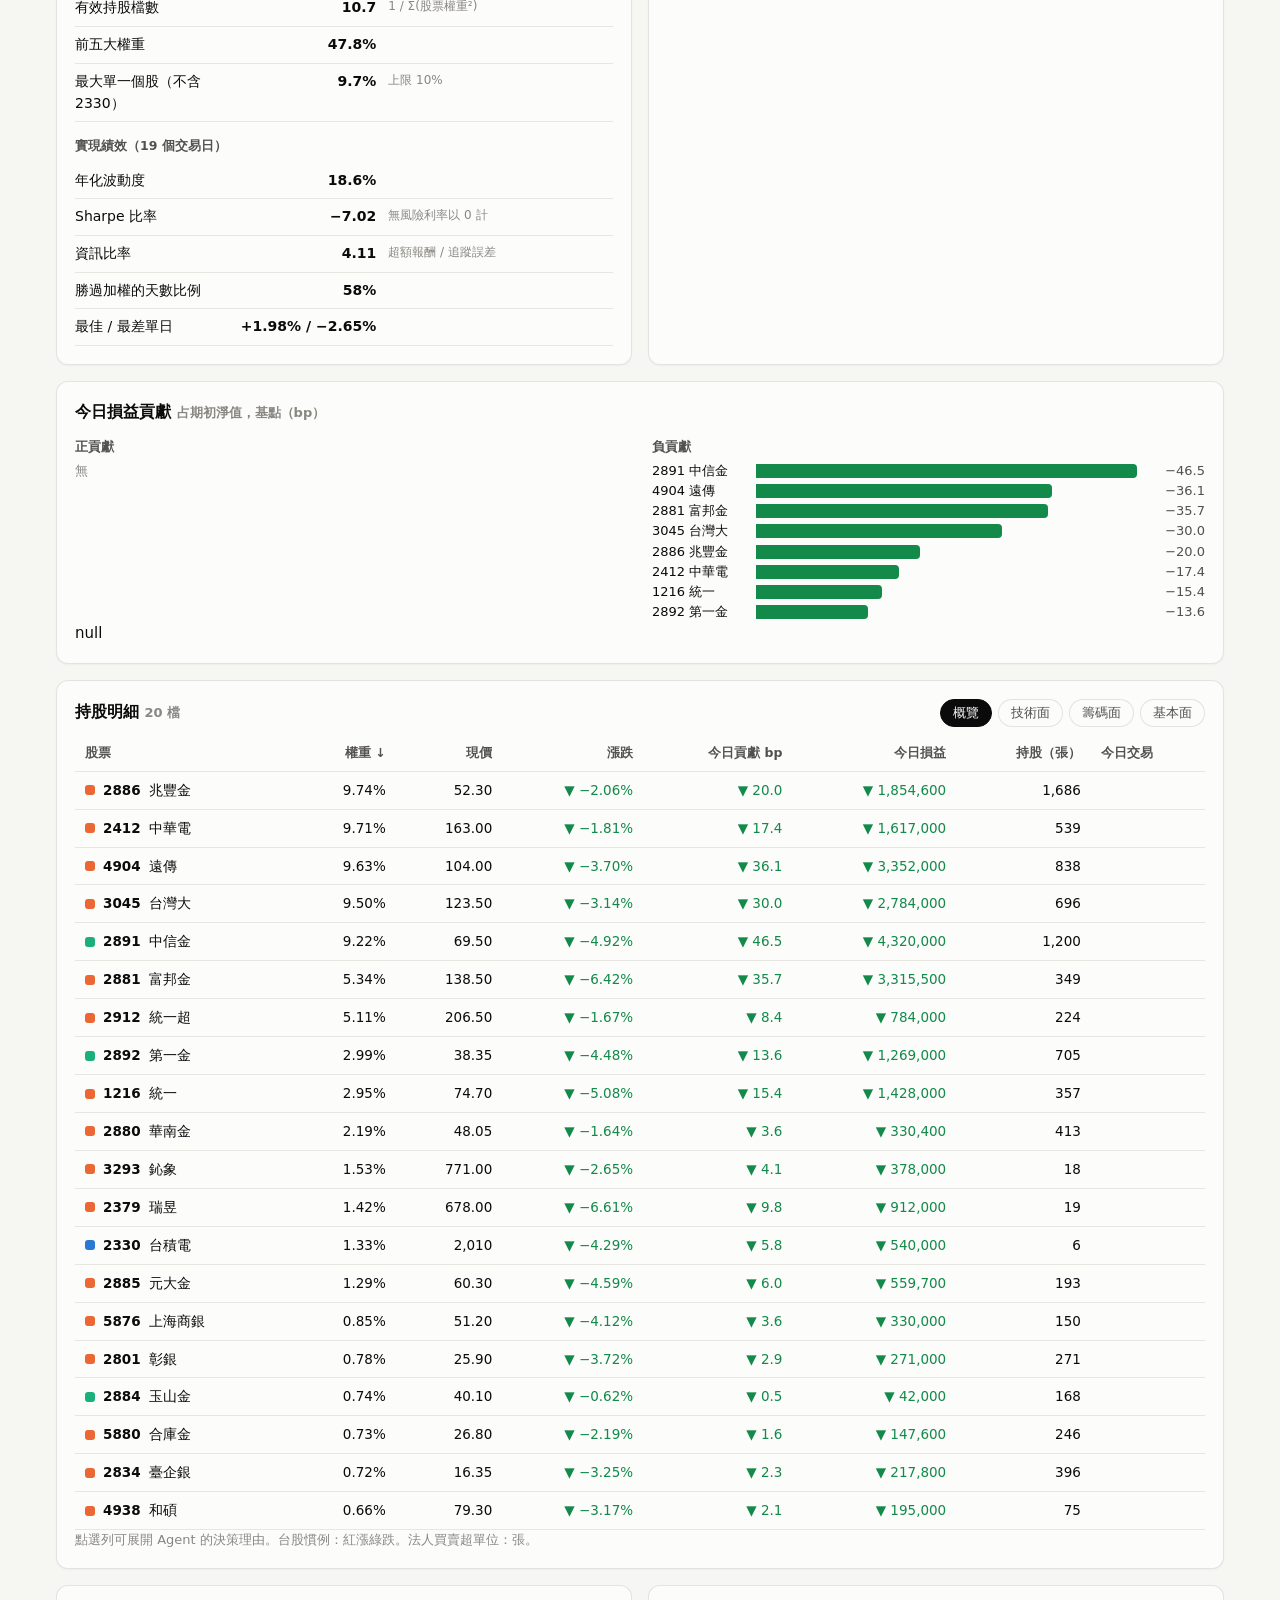
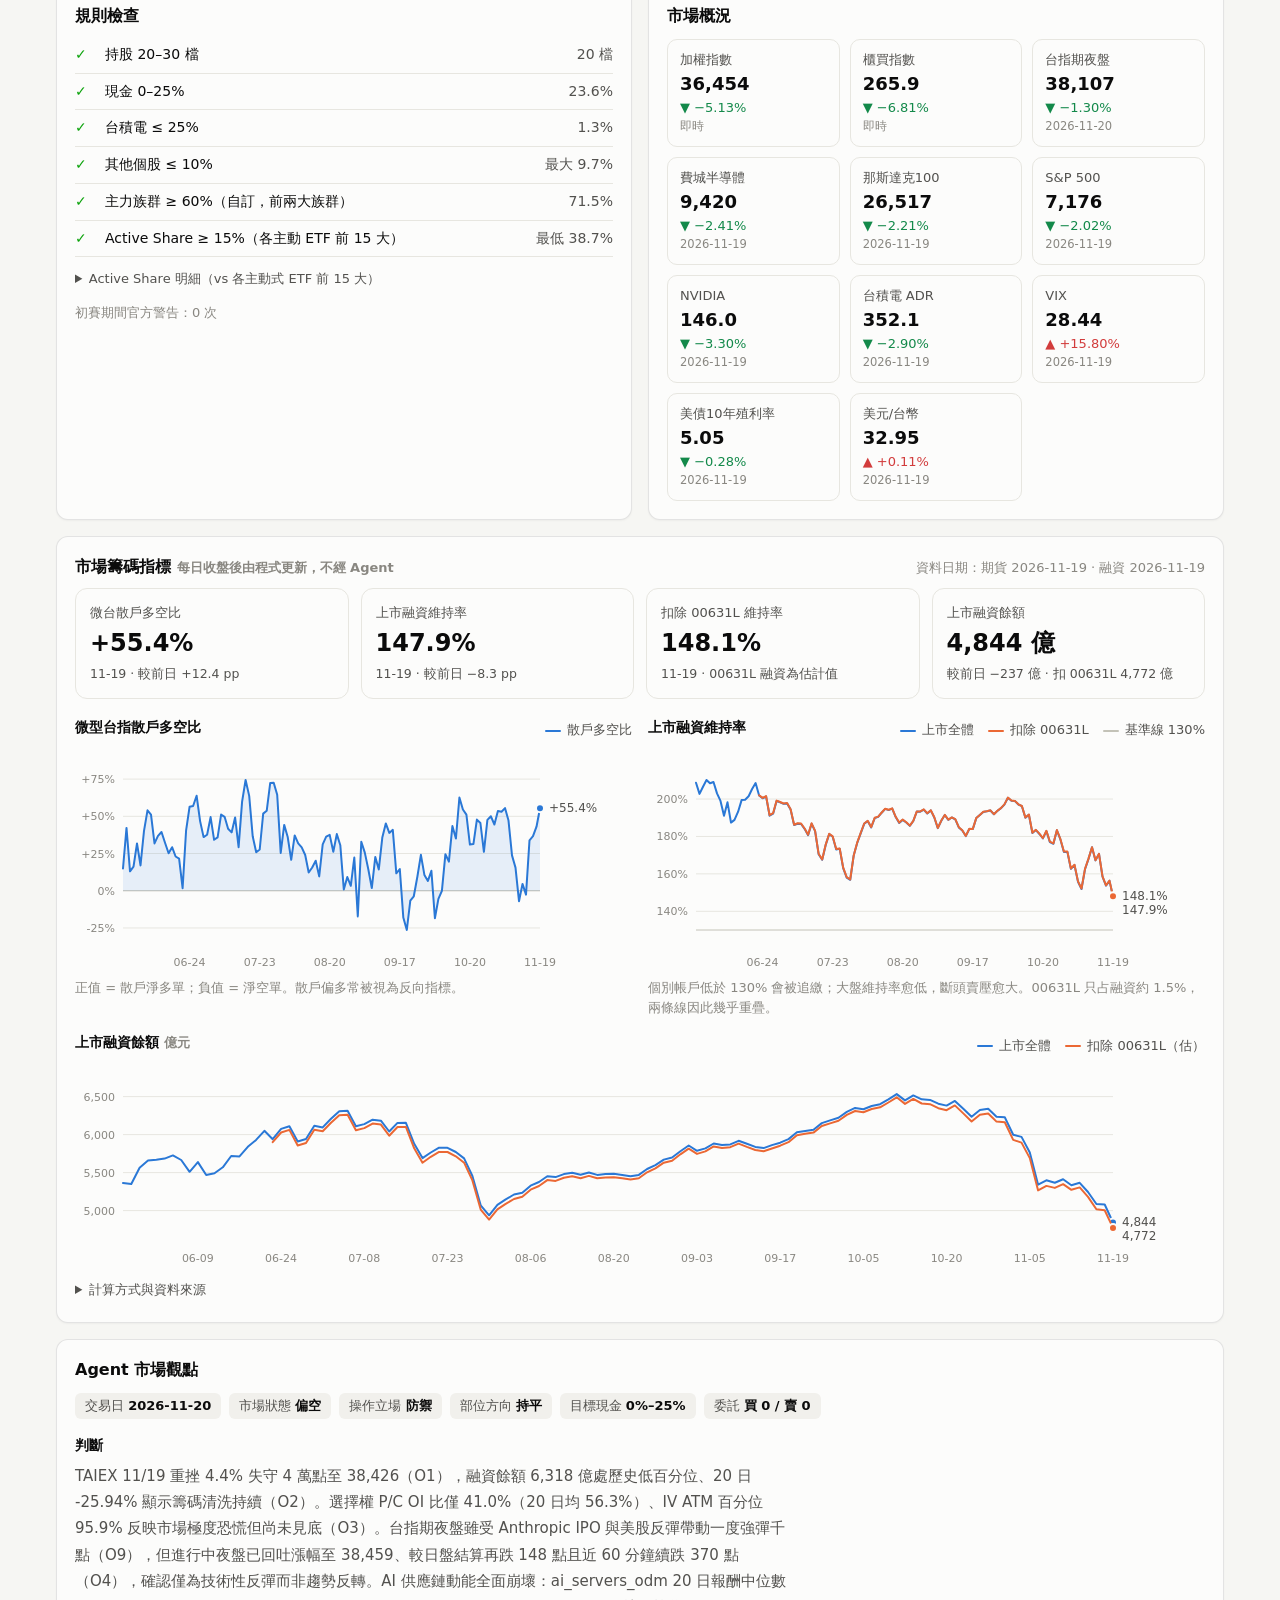
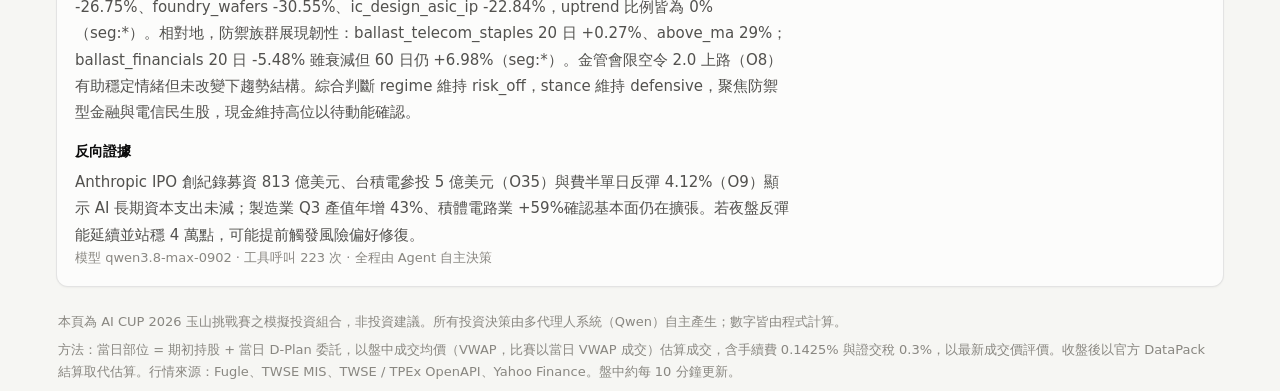
==== commit 30e6b439: "fund: version the script and stylesheet URLs so a new page never runs a cached old app.js" ====
--- a/fund/index.html
+++ b/fund/index.html
@@ -6,7 +6,7 @@
   <title>主動AI供應鏈動能輪動 · 基金儀表板</title>
   <meta name="description" content="AI CUP 2026 玉山挑戰賽「Agent 基金經理人」參賽基金：即時淨值、績效、風險指標與持股。">
   <link rel="icon" href="data:image/svg+xml,%3Csvg xmlns='http://www.w3.org/2000/svg' viewBox='0 0 32 32'%3E%3Crect width='32' height='32' rx='7' fill='%232a78d6'/%3E%3Cpath d='M6 22l6-7 5 4 9-10' stroke='white' stroke-width='3' fill='none' stroke-linecap='round' stroke-linejoin='round'/%3E%3C/svg%3E">
-  <link rel="stylesheet" href="style.css">
+  <link rel="stylesheet" href="style.css?v=20261120">
 </head>
 <body>
   <header class="top">
@@ -169,6 +169,6 @@
   </main>
 
   <div id="tip" class="tip" role="tooltip" hidden></div>
-  <script src="app.js"></script>
+  <script src="app.js?v=20261120"></script>
 </body>
 </html>
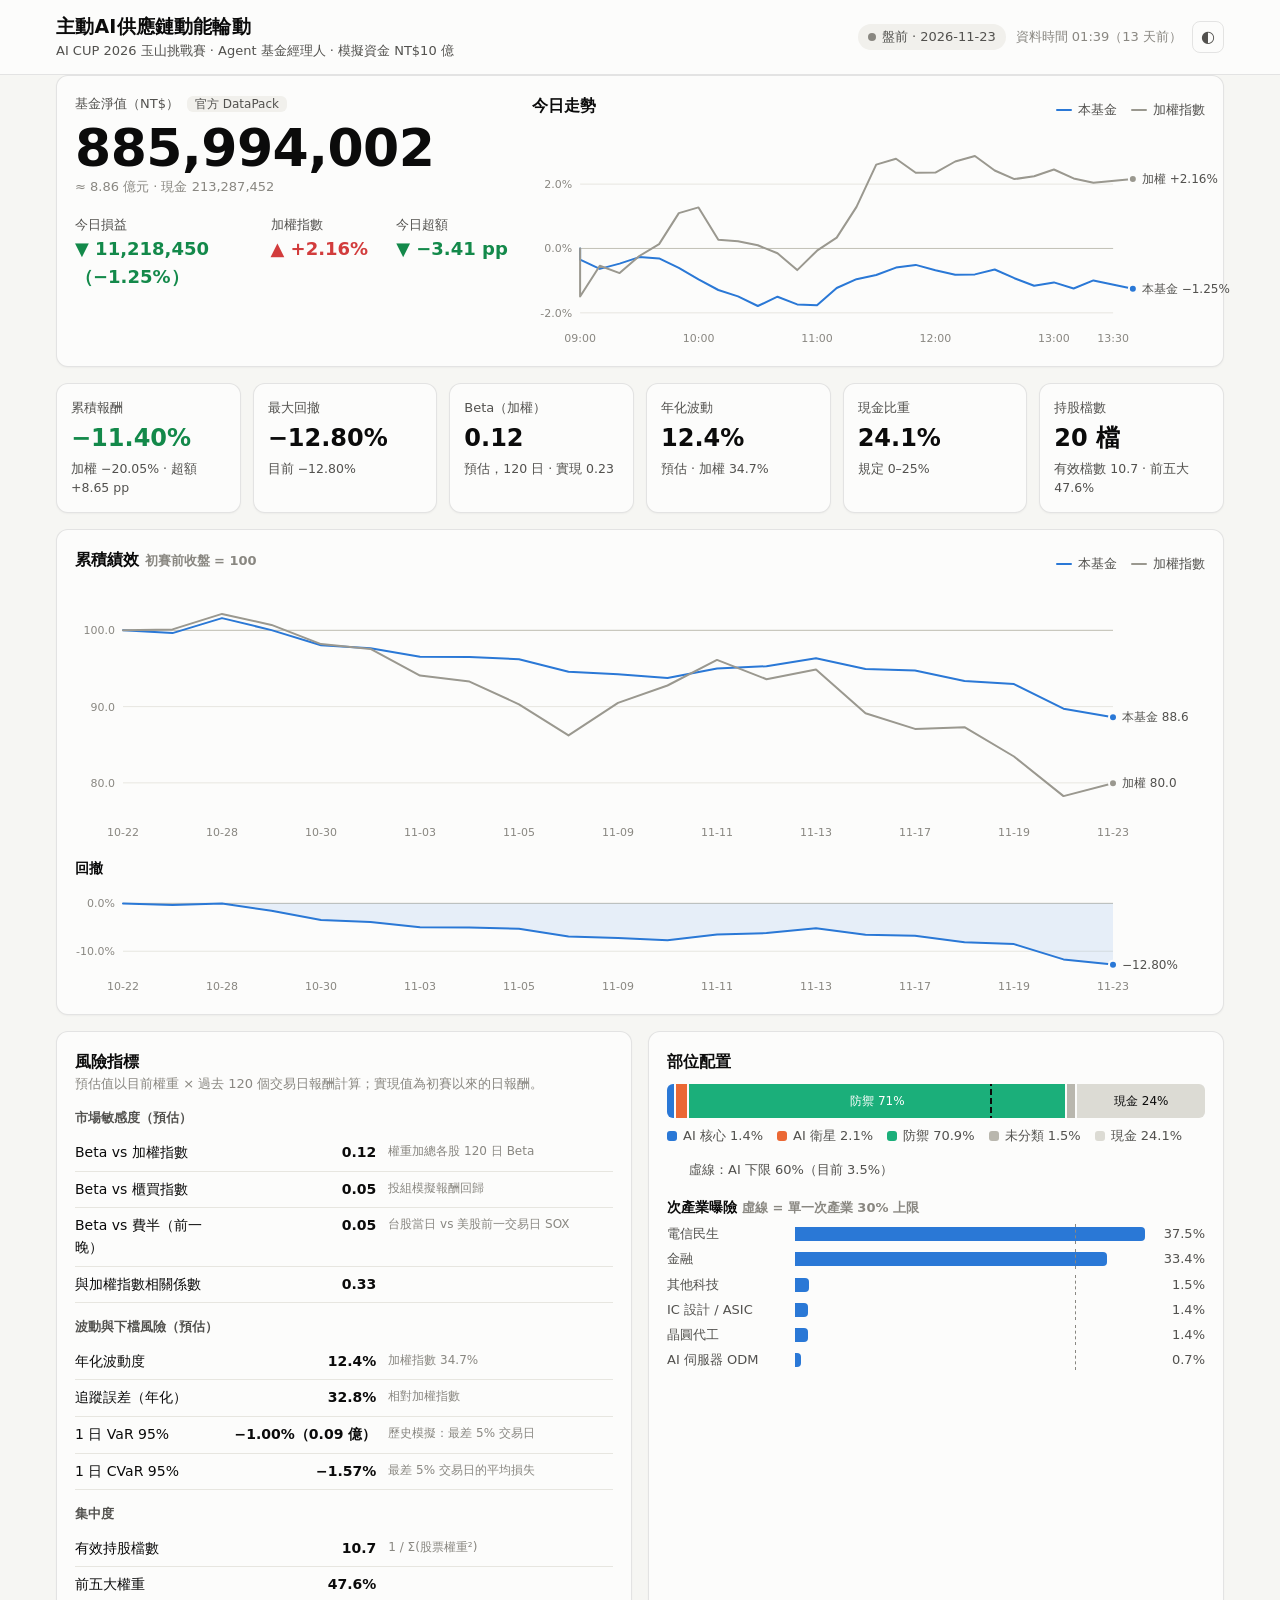
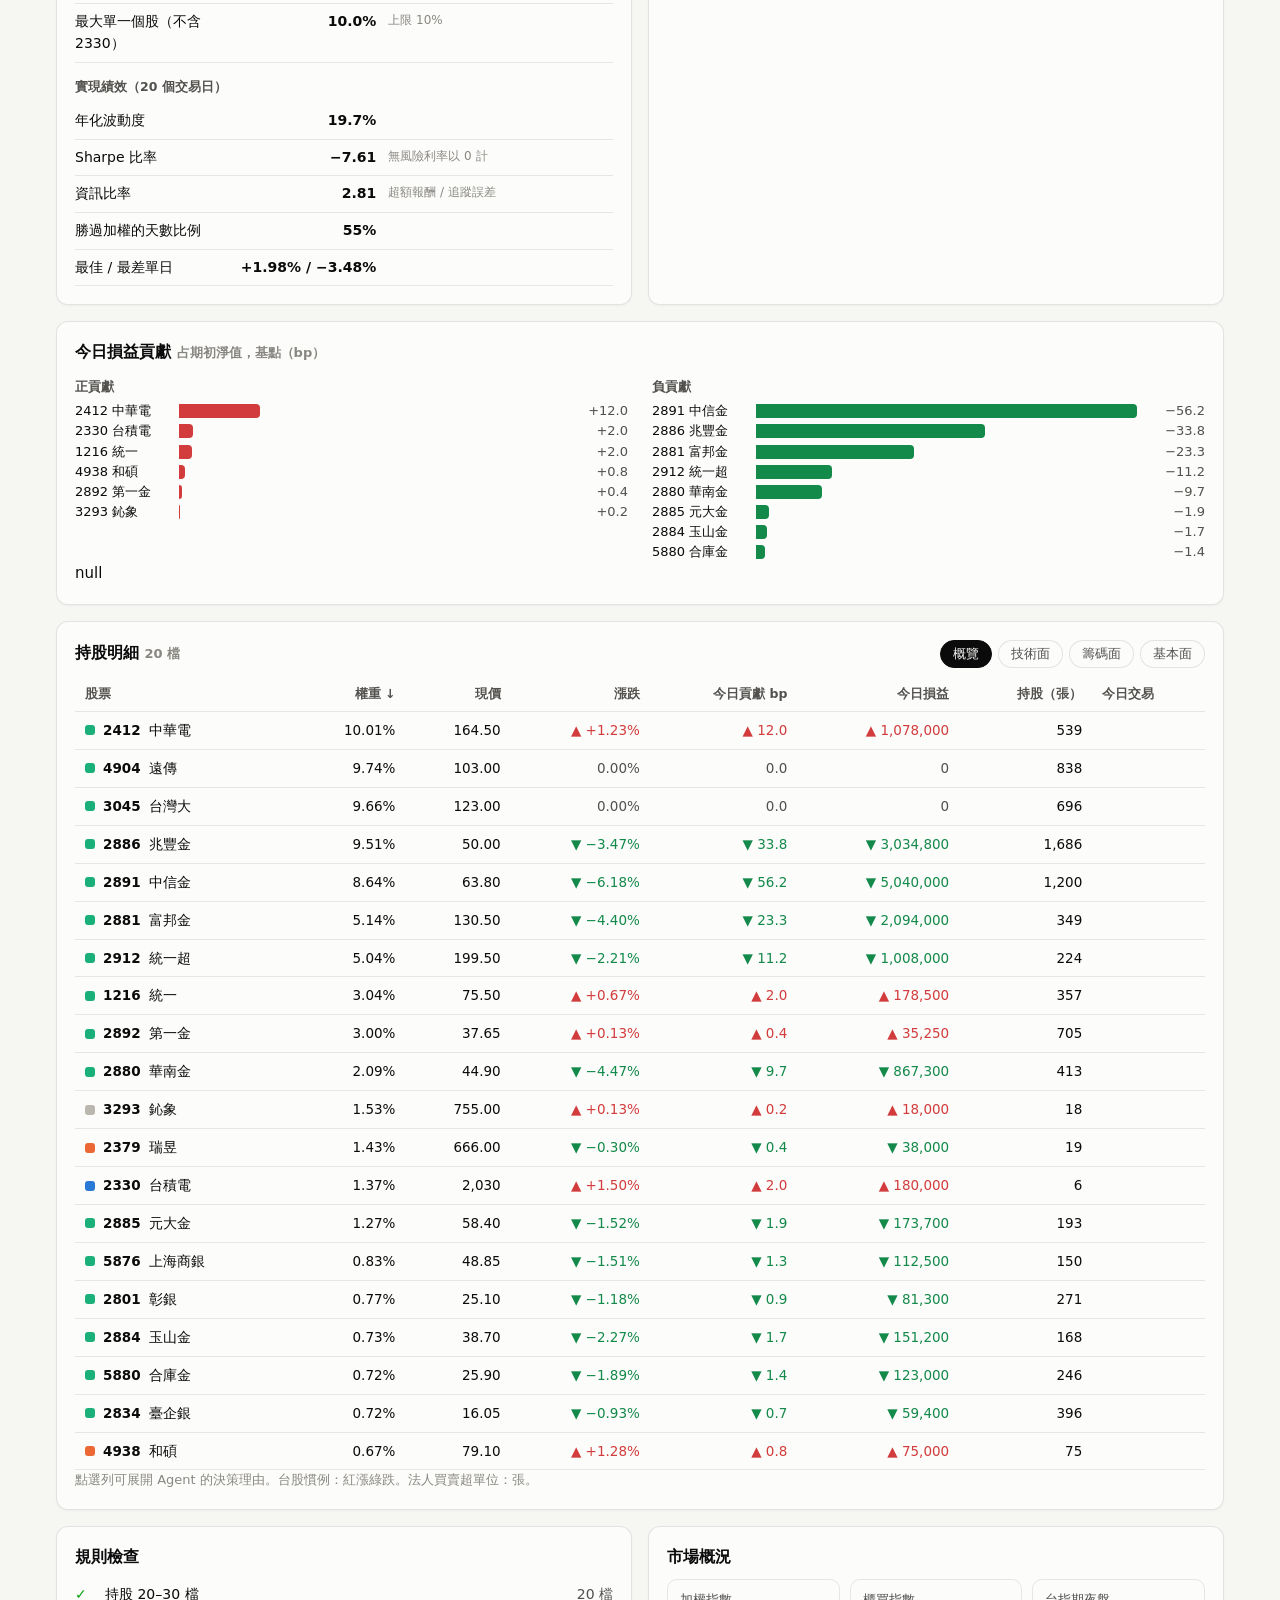
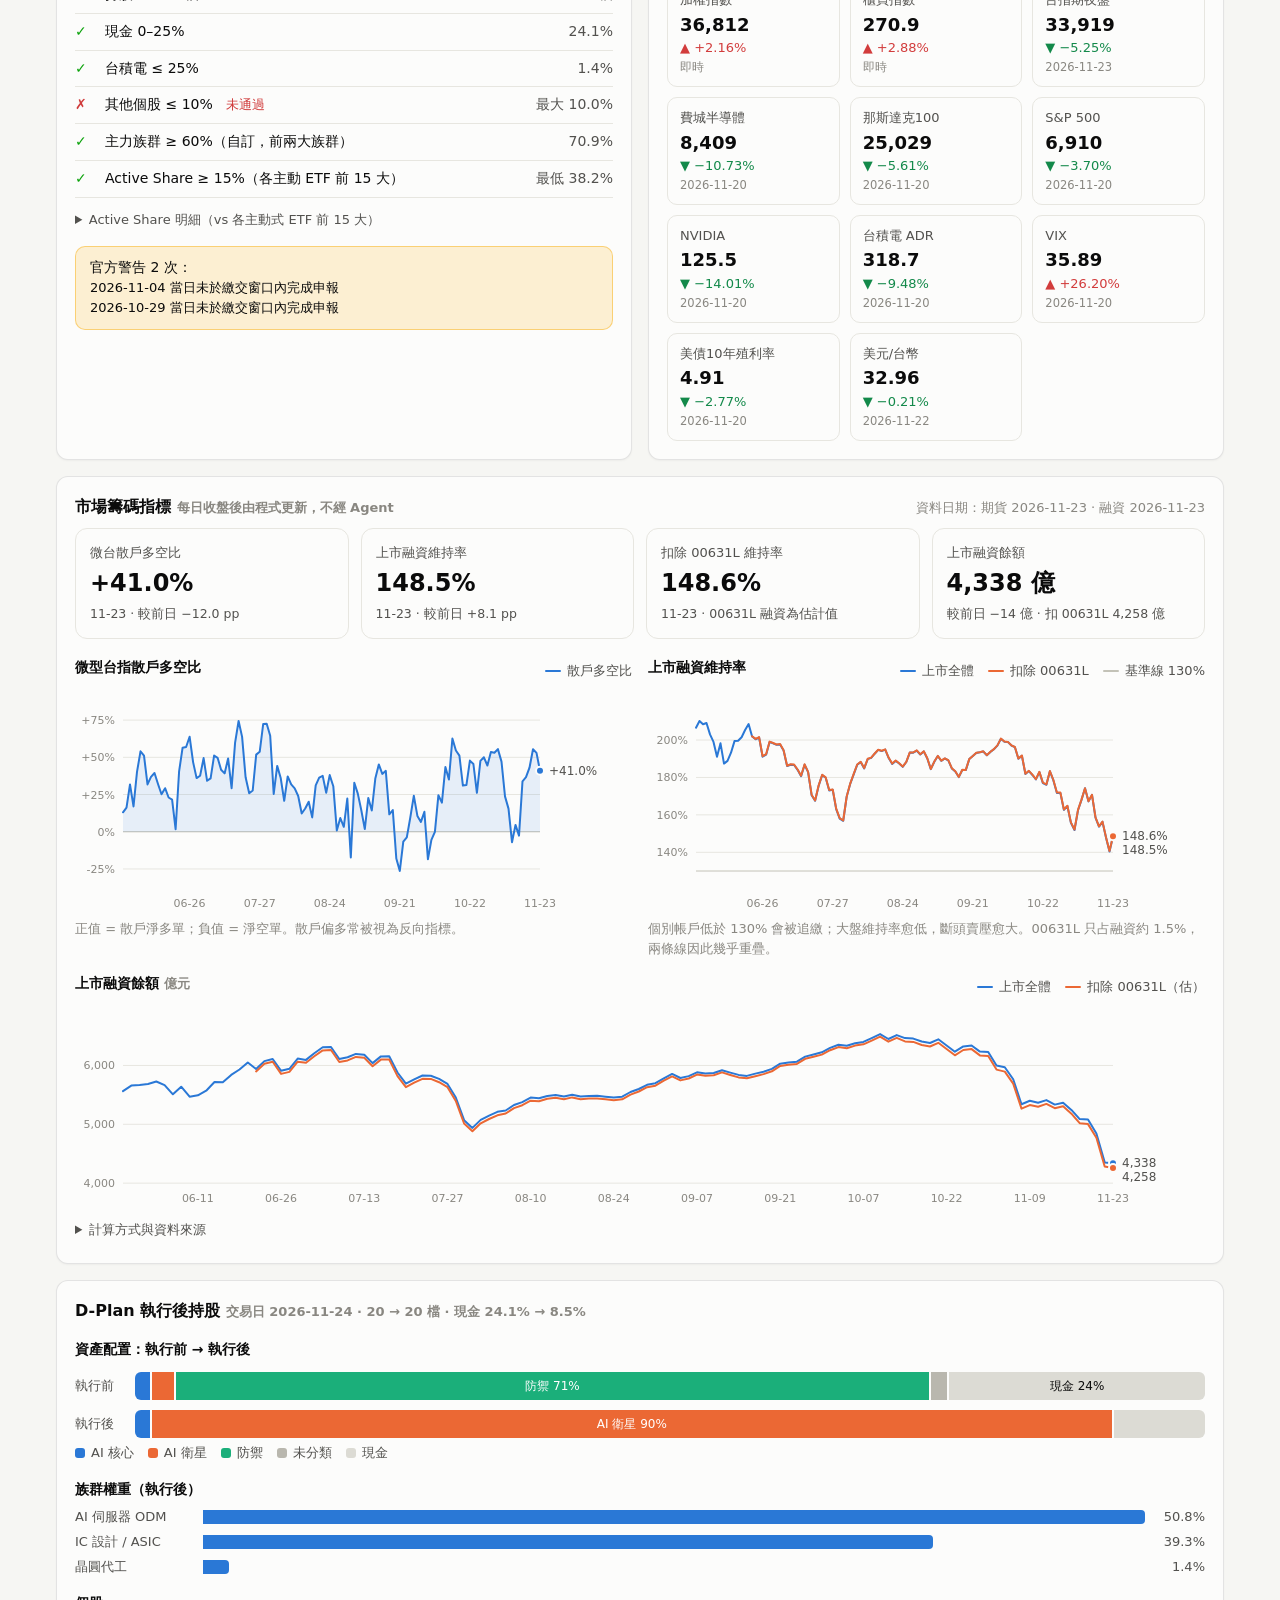
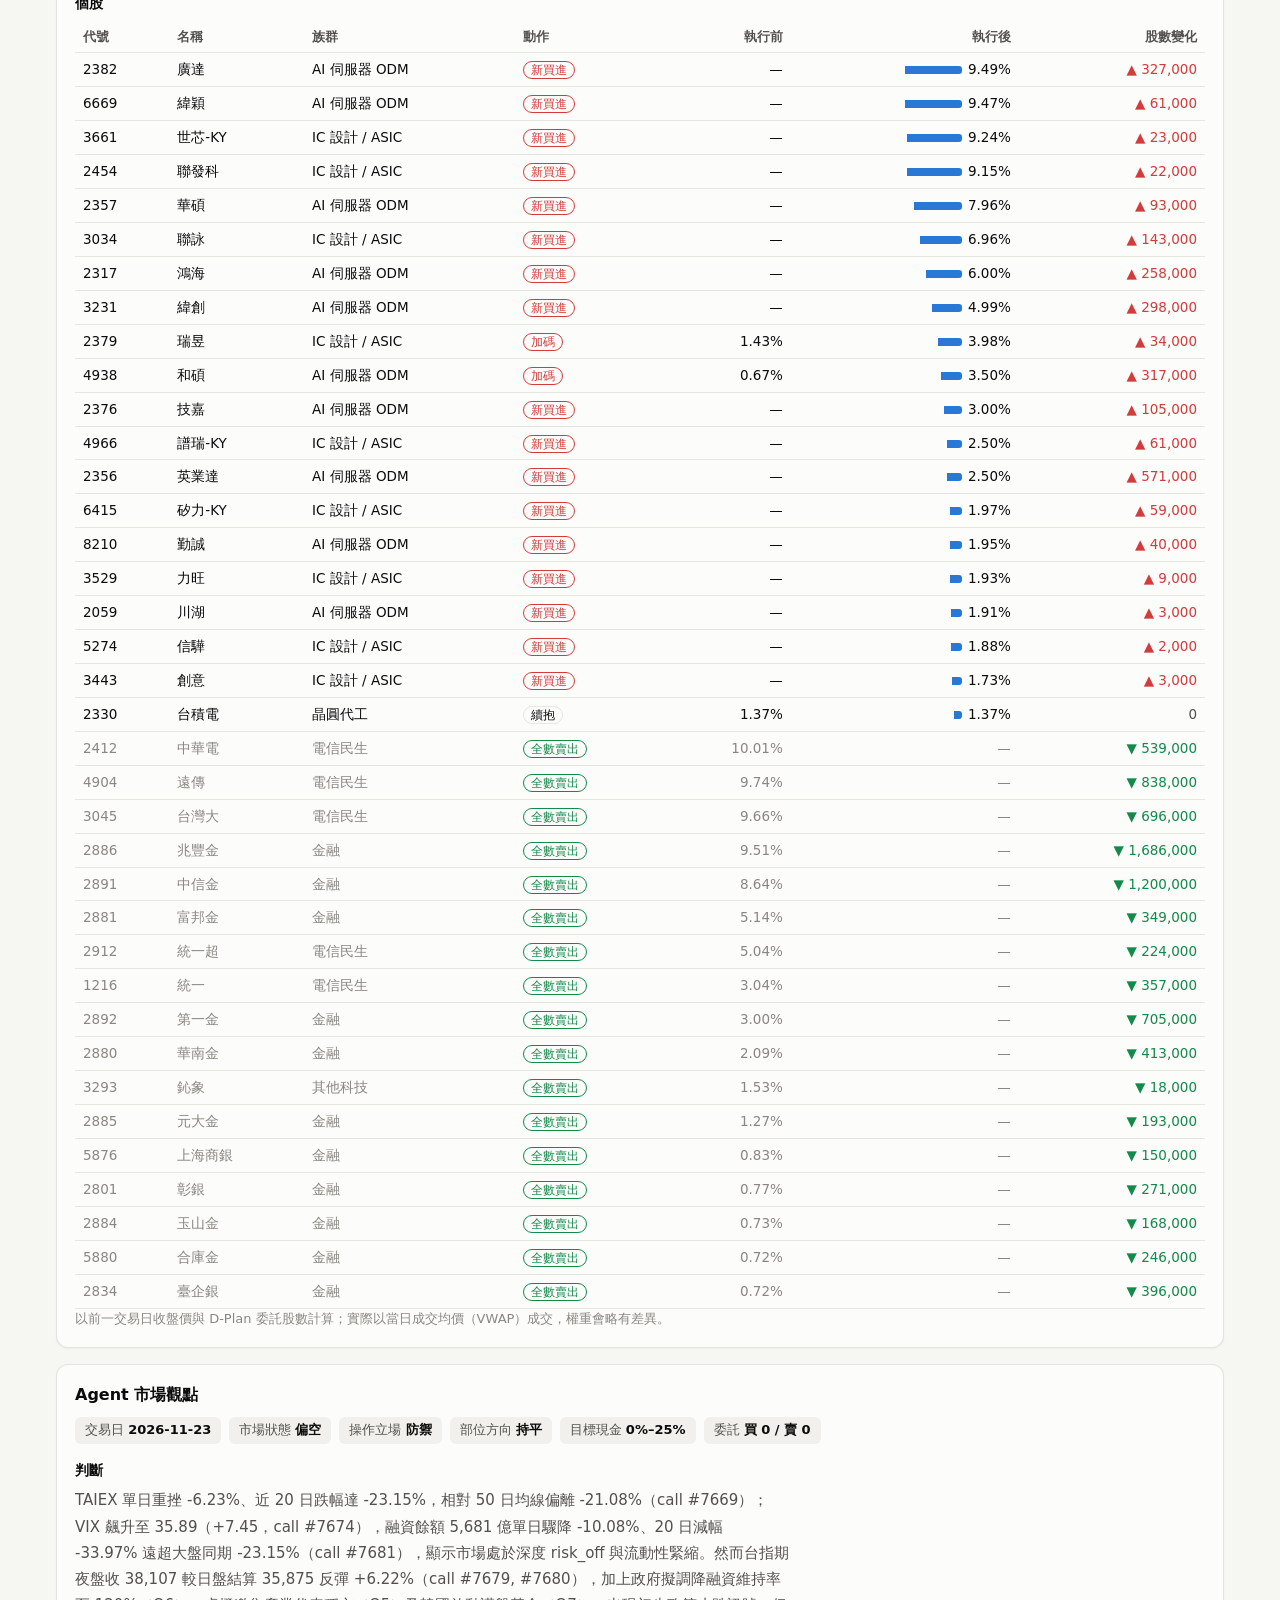
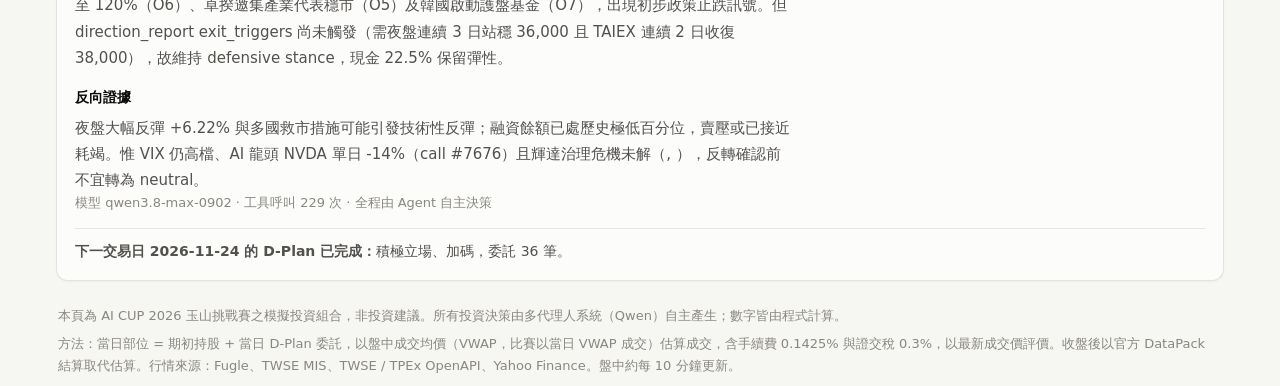
==== commit 98844945: "Show the book after the pending D-Plan Co-Authored-By: Claude Opus 5.5 <noreply@anthropic.com>" ====
--- a/fund/index.html
+++ b/fund/index.html
@@ -149,6 +149,20 @@
       </details>
     </section>
 
+    <section class="card" id="after-card" hidden>
+      <div class="chart-head">
+        <h2>D-Plan 執行後持股 <span class="muted small" id="after-sub"></span></h2>
+      </div>
+      <h3 class="mini-title">資產配置：執行前 → 執行後</h3>
+      <div class="after-bars" id="after-bars"></div>
+      <div class="legend" id="after-legend"></div>
+      <h3 class="mini-title">族群權重（執行後）</h3>
+      <div id="after-segments"></div>
+      <h3 class="mini-title">個股</h3>
+      <div class="table-wrap"><table class="after-table" id="after-table"></table></div>
+      <p class="muted small">以前一交易日收盤價與 D-Plan 委託股數計算；實際以當日成交均價（VWAP）成交，權重會略有差異。</p>
+    </section>
+
     <section class="card" id="view-card">
       <h2>Agent 市場觀點</h2>
       <div class="badges" id="badges"></div>
@@ -169,6 +183,6 @@
   </main>
 
   <div id="tip" class="tip" role="tooltip" hidden></div>
-  <script src="app.js?v=20261120"></script>
+  <script src="app.js?v=20261124"></script>
 </body>
 </html>
--- a/fund/style.css
+++ b/fund/style.css
@@ -232,3 +232,15 @@
 .g-src { margin-top: 12px; }
 .g-src ul { margin: 6px 0 0; padding-left: 18px; color: var(--ink-2); line-height: 1.7; display: flex; flex-direction: column; gap: 6px; }
 .g-src a { color: var(--s1); }
+
+/* holdings after the pending D-Plan */
+.after-bars .row { display: grid; grid-template-columns: 52px 1fr; align-items: center; gap: 8px; font-size: 13px; color: var(--ink-2); }
+.after-bars .stackbar { margin: 5px 0; height: 28px; }
+.after-table th, .after-table td { padding: 6px 8px; border-bottom: 1px solid var(--grid); font-size: 13.5px; white-space: nowrap; }
+.after-table th { color: var(--ink-2); font-weight: 600; text-align: left; font-size: 12.5px; }
+.after-table td.n { text-align: right; font-variant-numeric: tabular-nums; }
+.after-table tr.gone td { color: var(--muted); }
+.after-table .wbar { display: inline-block; height: 8px; border-radius: 0 3px 3px 0; background: var(--s1); vertical-align: middle; margin-right: 6px; }
+.act { font-size: 12px; padding: 1px 7px; border-radius: 10px; border: 1px solid var(--grid); }
+.act.buy { color: var(--up); border-color: currentColor; }
+.act.sell { color: var(--down); border-color: currentColor; }
